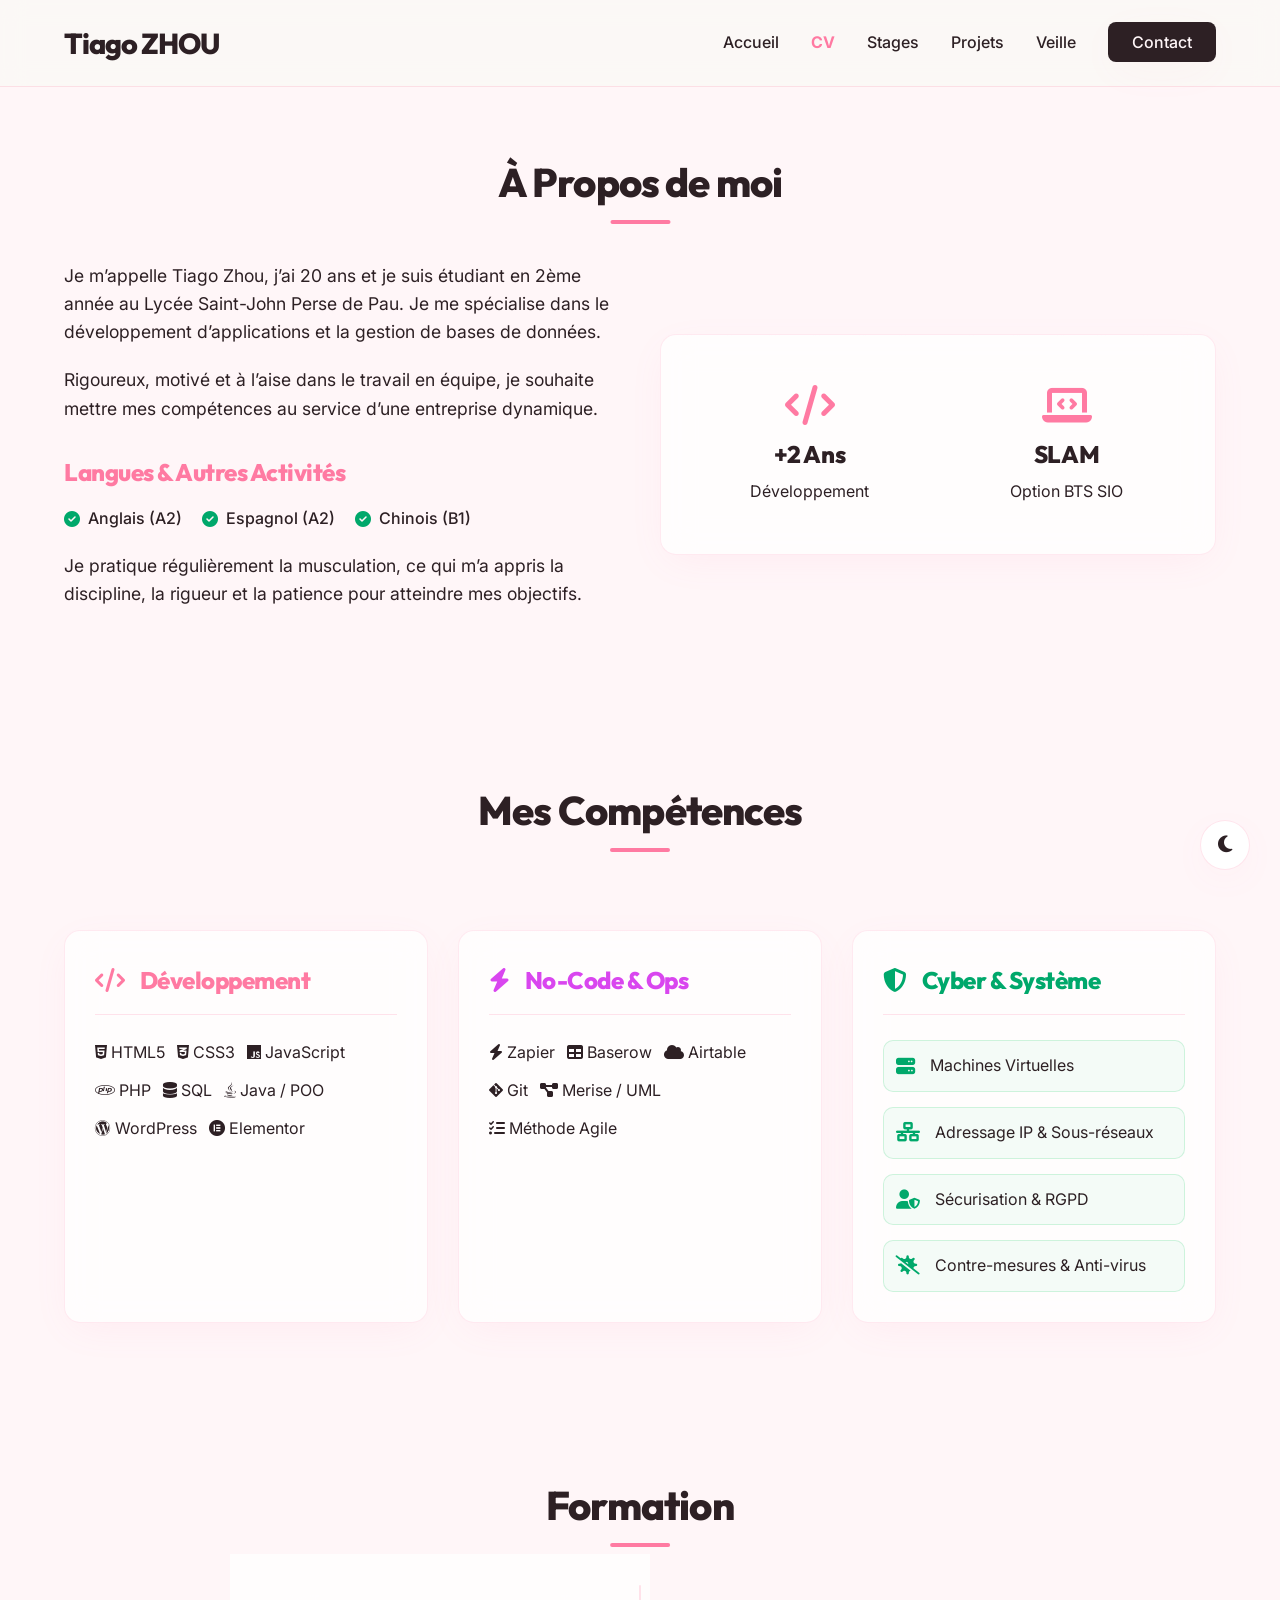
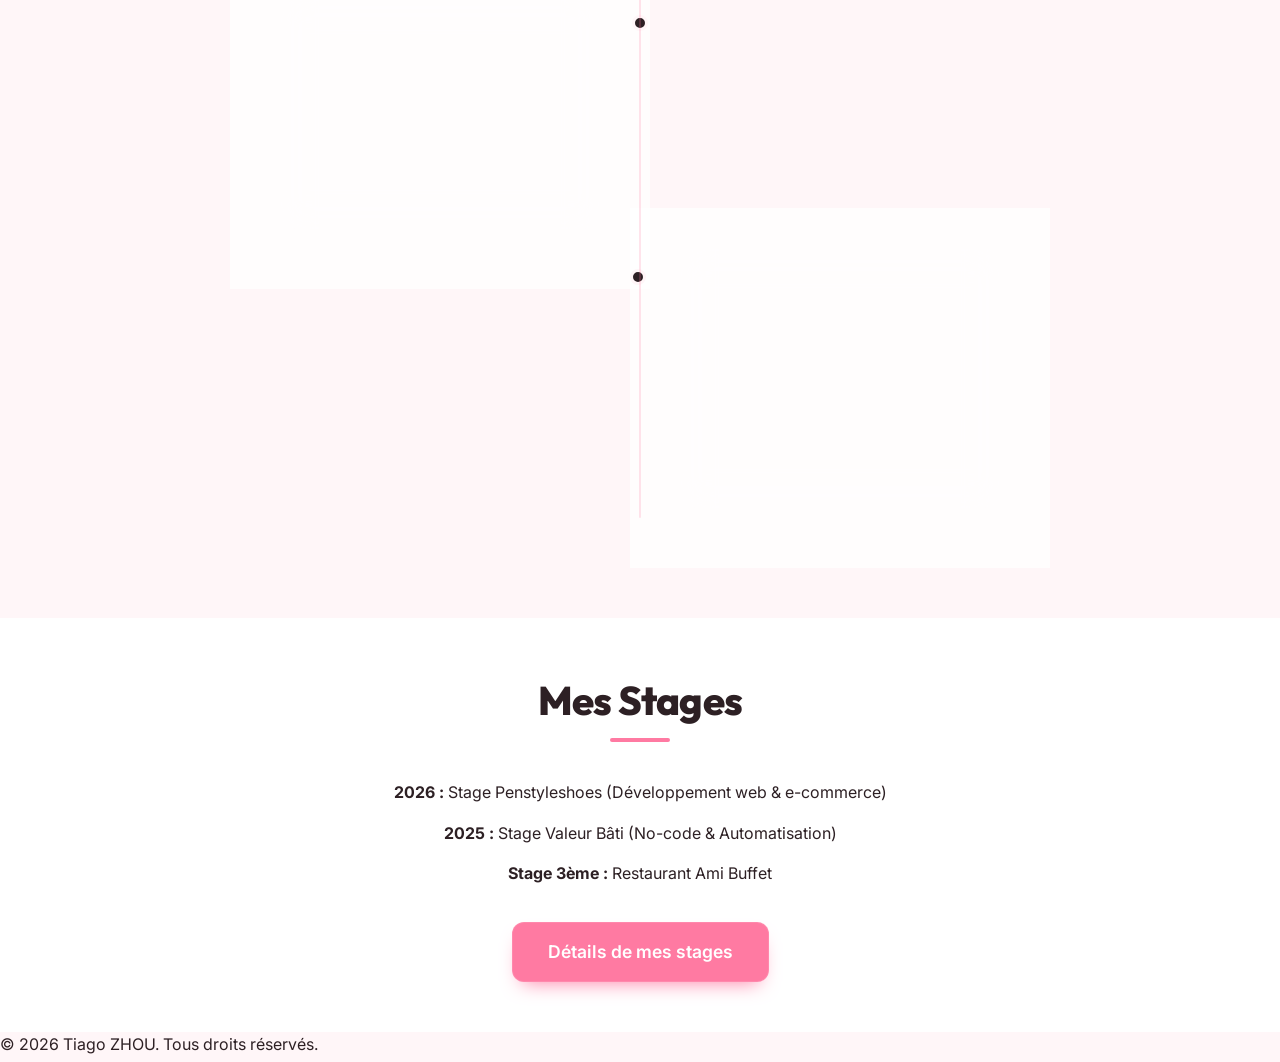
==== pages/cv.html @ 21be92e2 "Add files via upload" ====
<!DOCTYPE html>
<html lang="fr" data-theme="light">

<head>
    <meta charset="UTF-8">
    <meta name="viewport" content="width=device-width, initial-scale=1.0">
    <title>CV & Parcours | Tiago ZHOU</title>
    <!-- Google Fonts -->
    <link rel="preconnect" href="https://fonts.googleapis.com">
    <link rel="preconnect" href="https://fonts.gstatic.com" crossorigin>
    <link
        href="https://fonts.googleapis.com/css2?family=Syne:wght@400;600;700;800&family=Outfit:wght@300;400;600;800&family=Inter:wght@300;400;500;700&display=swap"
        rel="stylesheet">
    <!-- Font Awesome for Icons -->
    <link rel="stylesheet" href="https://cdnjs.cloudflare.com/ajax/libs/font-awesome/6.4.0/css/all.min.css">
    <!-- Main Style -->
    <link rel="stylesheet" href="../css/style.css">
</head>

<body>
    <!-- Theme Switcher -->
    <button id="theme-switch" aria-label="Changer le thème">
        <i class="fas fa-moon"></i>
    </button>

    <!-- Navigation -->
    <nav class="navbar">
        <a href="../index.html" class="logo">Tiago ZHOU</a>

        <div class="hamburger">
            <span class="bar"></span>
            <span class="bar"></span>
            <span class="bar"></span>
        </div>

        <ul class="nav-links">
            <li><a href="../index.html">Accueil</a></li>
            <li><a href="cv.html" style="font-weight: 700; color: var(--accent-color);">CV</a></li>
            <li><a href="stages.html">Stages</a></li>
            <li><a href="projets.html">Projets</a></li>
            <li><a href="veille.html">Veille</a></li>
            <li><a href="contact.html" class="btn-contact">Contact</a></li>
        </ul>
    </nav>

    <!-- ABOUT SECTION -->
    <section id="about" class="section reveal" style="padding-top: 150px; min-height: unset;">
        <h2 class="section-title">À Propos de moi</h2>
        <div class="about-content">
            <div class="about-text">
                <p>Je m’appelle Tiago Zhou, j’ai 20 ans et je suis étudiant en 2ème année au Lycée Saint-John Perse de
                    Pau. Je me spécialise dans le développement d’applications et la gestion de bases de données.</p>
                <p>Rigoureux, motivé et à l’aise dans le travail en équipe, je souhaite mettre mes compétences au
                    service d’une entreprise dynamique.</p>

                <h3 class="subsection-title">Langues & Autres Activités</h3>
                <ul class="languages-list">
                    <li><i class="fas fa-check-circle"></i> Anglais (A2)</li>
                    <li><i class="fas fa-check-circle"></i> Espagnol (A2)</li>
                    <li><i class="fas fa-check-circle"></i> Chinois (B1)</li>
                </ul>
                <p class="hobbies-text">Je pratique régulièrement la musculation, ce qui m’a appris la discipline, la
                    rigueur et la patience pour atteindre mes objectifs.</p>
            </div>
            <div class="about-card glass-card">
                <div class="stat-box">
                    <i class="fas fa-code"></i>
                    <h4>+2 Ans</h4>
                    <p>Développement</p>
                </div>
                <div class="stat-box">
                    <i class="fas fa-laptop-code"></i>
                    <h4>SLAM</h4>
                    <p>Option BTS SIO</p>
                </div>
            </div>
        </div>
    </section>

    <!-- SKILLS SECTION -->
    <section id="skills" class="section reveal" style="padding-top: 50px;">
        <h2 class="section-title">Mes Compétences</h2>

        <div class="skills-grid"
            style="display: grid; grid-template-columns: repeat(auto-fit, minmax(320px, 1fr)); gap: 30px; margin-top: 40px;">
            <!-- Dévelopement -->
            <div class="skill-category glass-card" style="padding: 30px;">
                <h3
                    style="display: flex; align-items: center; gap: 15px; margin-bottom: 25px; color: var(--accent-color); font-size: 1.5rem; border-bottom: 1px solid var(--border-color); padding-bottom: 15px;">
                    <i class="fas fa-code"></i> Développement
                </h3>
                <div class="modern-skill-items" style="display: flex; flex-wrap: wrap; gap: 12px;">
                    <div class="modern-skill-tag"><i class="fab fa-html5"></i> HTML5</div>
                    <div class="modern-skill-tag"><i class="fab fa-css3-alt"></i> CSS3</div>
                    <div class="modern-skill-tag"><i class="fab fa-js"></i> JavaScript</div>
                    <div class="modern-skill-tag"><i class="fab fa-php"></i> PHP</div>
                    <div class="modern-skill-tag"><i class="fas fa-database"></i> SQL</div>
                    <div class="modern-skill-tag"><i class="fab fa-java"></i> Java / POO</div>
                    <div class="modern-skill-tag"><i class="fab fa-wordpress"></i> WordPress</div>
                    <div class="modern-skill-tag"><i class="fab fa-elementor"></i> Elementor</div>
                </div>
            </div>

            <!-- No-Code -->
            <div class="skill-category glass-card" style="padding: 30px;">
                <h3
                    style="display: flex; align-items: center; gap: 15px; margin-bottom: 25px; color: #d946ef; font-size: 1.5rem; border-bottom: 1px solid var(--border-color); padding-bottom: 15px;">
                    <i class="fas fa-bolt"></i> No-Code & Ops
                </h3>
                <div class="modern-skill-items" style="display: flex; flex-wrap: wrap; gap: 12px;">
                    <div class="modern-skill-tag pink-glow"><i class="fas fa-bolt"></i> Zapier</div>
                    <div class="modern-skill-tag pink-glow"><i class="fas fa-table"></i> Baserow</div>
                    <div class="modern-skill-tag pink-glow"><i class="fas fa-cloud"></i> Airtable</div>
                    <div class="modern-skill-tag pink-glow"><i class="fab fa-git-alt"></i> Git</div>
                    <div class="modern-skill-tag pink-glow"><i class="fas fa-project-diagram"></i> Merise / UML</div>
                    <div class="modern-skill-tag pink-glow"><i class="fas fa-tasks"></i> Méthode Agile</div>
                </div>
            </div>

            <!-- Cybersécurité & Système -->
            <div class="skill-category glass-card" style="padding: 30px;">
                <h3
                    style="display: flex; align-items: center; gap: 15px; margin-bottom: 25px; color: var(--rupee-green); font-size: 1.5rem; border-bottom: 1px solid var(--border-color); padding-bottom: 15px;">
                    <i class="fas fa-shield-alt"></i> Cyber & Système
                </h3>
                <div class="modern-skill-items" style="display: flex; flex-direction: column; gap: 15px;">
                    <div class="cyber-skill-item"
                        style="display: flex; align-items: center; gap: 15px; padding: 12px; background: rgba(46, 204, 113, 0.05); border-radius: 10px; border: 1px solid rgba(46, 204, 113, 0.2);">
                        <i class="fas fa-server" style="color: var(--rupee-green); font-size: 1.2rem;"></i>
                        <span>Machines Virtuelles</span>
                    </div>
                    <div class="cyber-skill-item"
                        style="display: flex; align-items: center; gap: 15px; padding: 12px; background: rgba(46, 204, 113, 0.05); border-radius: 10px; border: 1px solid rgba(46, 204, 113, 0.2);">
                        <i class="fas fa-network-wired" style="color: var(--rupee-green); font-size: 1.2rem;"></i>
                        <span>Adressage IP & Sous-réseaux</span>
                    </div>
                    <div class="cyber-skill-item"
                        style="display: flex; align-items: center; gap: 15px; padding: 12px; background: rgba(46, 204, 113, 0.05); border-radius: 10px; border: 1px solid rgba(46, 204, 113, 0.2);">
                        <i class="fas fa-user-shield" style="color: var(--rupee-green); font-size: 1.2rem;"></i>
                        <span>Sécurisation & RGPD</span>
                    </div>
                    <div class="cyber-skill-item"
                        style="display: flex; align-items: center; gap: 15px; padding: 12px; background: rgba(46, 204, 113, 0.05); border-radius: 10px; border: 1px solid rgba(46, 204, 113, 0.2);">
                        <i class="fas fa-virus-slash" style="color: var(--rupee-green); font-size: 1.2rem;"></i>
                        <span>Contre-mesures & Anti-virus</span>
                    </div>
                </div>
            </div>
        </div>
    </section>

    <!-- EDUCATION TIMELINE -->
    <section id="education" class="section reveal" style="padding-top: 50px;">
        <h2 class="section-title">Formation</h2>

        <div class="timeline">
            <!-- BTS SIO -->
            <div class="timeline-item reveal">
                <div class="timeline-dot"></div>
                <div class="timeline-content glass-card">
                    <span class="timeline-date">2024 - 2026</span>
                    <h3>BTS SIO option SLAM</h3>
                    <h4>Lycée Saint-John Perse PAU</h4>
                    <p>Solutions Logicielles et Applications Métiers.</p>
                </div>
            </div>

            <!-- Bac -->
            <div class="timeline-item reveal">
                <div class="timeline-dot"></div>
                <div class="timeline-content glass-card">
                    <span class="timeline-date">2024</span>
                    <h3>Baccalauréat Général</h3>
                    <h4>Lycée Condorcet - Bordeaux</h4>
                    <p>Spécialité Mathématiques / Informatique et Sciences du Numérique.</p>
                </div>
            </div>
        </div>
    </section>

    <!-- BRIEF STAGES OVERVIEW -->
    <section id="stages-summary" class="section reveal bg-alt" style="padding-top: 50px; padding-bottom: 50px;">
        <h2 class="section-title">Mes Stages</h2>
        <div
            style="display: flex; flex-direction: column; gap: 15px; max-width: 800px; margin: 0 auto; text-align: center;">
            <p style="color: var(--text-primary);"><strong>2026 :</strong> Stage Penstyleshoes (Développement web &
                e-commerce)</p>
            <p style="color: var(--text-primary);"><strong>2025 :</strong> Stage Valeur Bâti (No-code & Automatisation)
            </p>
            <p style="color: var(--text-primary);"><strong>Stage 3ème :</strong> Restaurant Ami Buffet</p>
            <a href="stages.html" class="btn-primary" style="align-self: center; margin-top: 20px;">Détails de mes
                stages</a>
        </div>
    </section>

    <!-- FOOTER -->
    <footer>
        <p>© 2026 Tiago ZHOU. Tous droits réservés.</p>
    </footer>

    <script src="../js/script.js"></script>
    <script src="../js/sakura.js"></script>
</body>

</html>
---- css/style.css ----
/* =========================================
   VARIABLES & THEME (Frost & Glass / Ultra-Clean Tech)
   ========================================= */
:root {
    /* TYPOGRAPHY */
    --font-primary: 'Outfit', sans-serif;
    --font-secondary: 'Inter', sans-serif;

    /* COLORS - LIGHT MODE (Japanese Sakura Aesthetic) */
    --bg-color: #FFF6F8;
    /* Soft Cherry Blossom White/Pink */
    --bg-secondary: #FFFFFF;
    --text-primary: #2d2024;
    /* Dark Plum / Ink */
    --text-secondary: #7a6368;
    /* Muted Rose Gray */
    --accent-color: #FF7AA2;
    /* Vibrant Sakura Pink */
    --accent-glow: rgba(255, 122, 162, 0.15);
    /* Soft pink glow */
    --border-color: rgba(255, 122, 162, 0.2);
    /* Soft pink borders */

    /* FROST GLASSMORPHISM */
    --glass-bg: rgba(255, 255, 255, 0.75);
    --glass-border: rgba(255, 122, 162, 0.15);
    /* Soft pink frost border */
    --shadow-soft: 0 10px 40px -10px rgba(255, 122, 162, 0.1);
    --shadow-hover: 0 20px 40px -10px rgba(255, 122, 162, 0.3);

    /* ZELDA COLORS (Adjusted for theme balance) */
    --rupee-green: #00A86B;
    /* Jade green */

    /* LOGO/BRANDS */
    --gold-color: #D4AF37;

    /* ANIMATIONS */
    --transition-fast: 0.2s ease-out;
    --transition-smooth: 0.5s cubic-bezier(0.16, 1, 0.3, 1);
}

/* DARK MODE VARIABLES (Night Cherry Blossom / Yozakura) */
[data-theme="dark"] {
    --bg-color: #1A1115;
    /* Very dark plum/ink */
    --bg-secondary: #26181e;
    --text-primary: #FCEBF0;
    /* Soft moonlight pink/white */
    --text-secondary: #d1b8c0;
    /* Muted light rose */
    --accent-color: #FFB3C6;
    /* Luminous soft pink */
    --accent-glow: rgba(255, 179, 198, 0.15);
    --border-color: rgba(255, 179, 198, 0.2);

    --glass-bg: rgba(38, 24, 30, 0.65);
    --glass-border: rgba(255, 179, 198, 0.1);
    --shadow-soft: 0 10px 40px -10px rgba(0, 0, 0, 0.4);
    --shadow-hover: 0 20px 40px -10px rgba(255, 179, 198, 0.25);
}

/* =========================================
   GLOBAL STYLES
   ========================================= */
* {
    margin: 0;
    padding: 0;
    box-sizing: border-box;
}

html {
    scroll-behavior: smooth;
}

body {
    font-family: var(--font-secondary);
    background-color: var(--bg-color);
    color: var(--text-primary);
    line-height: 1.6;
    transition: background-color var(--transition-smooth), color var(--transition-smooth);
    overflow-x: hidden;
    /* Prevent horizontal scroll from animations */
}

h1,
h2,
h3,
h4,
h5,
h6,
.logo {
    font-family: var(--font-primary);
    font-weight: 800;
    letter-spacing: -0.02em;
    /* Tighter tracking for premium feel */
}

a {
    text-decoration: none;
    color: inherit;
    transition: color var(--transition-fast);
}

ul {
    list-style: none;
}

.section {
    padding: 100px 5%;
    max-width: 1400px;
    margin: 0 auto;
}

.section-title {
    font-size: 2.5rem;
    margin-bottom: 3rem;
    text-align: center;
    position: relative;
    display: inline-block;
    left: 50%;
    transform: translateX(-50%);
}

.section-title::after {
    content: '';
    position: absolute;
    bottom: -10px;
    left: 50%;
    transform: translateX(-50%);
    width: 60px;
    height: 4px;
    background: var(--accent-color);
    border-radius: 2px;
}

/* =========================================
   NAVIGATION BAR
   ========================================= */
.navbar {
    position: fixed;
    top: 0;
    left: 0;
    width: 100%;
    padding: 20px 5%;
    display: flex;
    justify-content: space-between;
    align-items: center;
    z-index: 1000;
    background: rgba(250, 249, 246, 0.8);
    backdrop-filter: blur(12px);
    -webkit-backdrop-filter: blur(12px);
    border-bottom: 1px solid var(--border-color);
    transition: padding var(--transition-smooth), background var(--transition-smooth);
}

[data-theme="dark"] .navbar {
    background: rgba(18, 18, 18, 0.8);
}

.navbar.scrolled {
    padding: 15px 5%;
    box-shadow: var(--shadow-soft);
}

.logo {
    font-size: 1.8rem;
    color: var(--text-primary);
    letter-spacing: -1px;
}

.logo span {
    color: var(--accent-color);
}

.nav-links {
    display: flex;
    gap: 2rem;
    align-items: center;
}

.nav-links li a {
    font-weight: 500;
    font-size: 1rem;
    position: relative;
}

.nav-links li a:not(.btn-contact)::after {
    content: '';
    position: absolute;
    bottom: -5px;
    left: 0;
    width: 0%;
    height: 2px;
    background: var(--text-primary);
    transition: width var(--transition-fast);
}

.nav-links li a:hover:not(.btn-contact)::after {
    width: 100%;
}

.nav-links li a:hover {
    color: var(--text-primary);
}

.btn-contact {
    background: var(--text-primary);
    color: var(--bg-color) !important;
    padding: 10px 24px;
    border-radius: 8px;
    /* Bento box softer corners */
    font-weight: 500;
    box-shadow: var(--shadow-soft);
    transition: transform var(--transition-fast), box-shadow var(--transition-fast);
}

.btn-contact:hover {
    transform: translateY(-2px);
    box-shadow: 0 8px 12px -1px rgba(0, 0, 0, 0.1);
}

/* Theme Switcher */
#theme-switch {
    position: fixed;
    bottom: 30px;
    right: 30px;
    width: 50px;
    height: 50px;
    border-radius: 50%;
    background: var(--bg-secondary);
    border: 1px solid var(--border-color);
    color: var(--text-primary);
    font-size: 1.2rem;
    cursor: pointer;
    box-shadow: var(--shadow-soft);
    z-index: 1001;
    display: flex;
    justify-content: center;
    align-items: center;
    transition: transform var(--transition-fast);
}

#theme-switch:hover {
    transform: scale(1.1);
}

/* Hamburger Menu (Mobile) */
.hamburger {
    display: none;
    cursor: pointer;
}

.bar {
    display: block;
    width: 25px;
    height: 3px;
    margin: 5px auto;
    -webkit-transition: all 0.3s ease-in-out;
    transition: all 0.3s ease-in-out;
    background-color: var(--text-primary);
}

/* =========================================
   HERO SECTION
   ========================================= */
.hero {
    height: 100vh;
    display: flex;
    align-items: center;
    position: relative;
    overflow: hidden;
    background-image: url('../assets/sakura_hero_bg.png');
    background-size: cover;
    background-position: right center;
    background-color: #0d0a0b;
    /* Dark fallback */
}

.hero-content {
    max-width: 800px;
    z-index: 2;
}

.greeting {
    font-family: var(--font-primary);
    color: var(--accent-color);
    font-size: 1.5rem;
    font-weight: 600;
    margin-bottom: 10px;
    display: block;
}

.hero-title {
    font-size: 4.5rem;
    line-height: 1.1;
    margin-bottom: 20px;
    color: var(--text-primary);
}

.hero-subtitle {
    font-size: 2rem;
    color: var(--text-secondary);
    margin-bottom: 30px;
}

.hero-desc {
    font-size: 1.1rem;
    color: var(--text-secondary);
    margin-bottom: 40px;
    max-width: 600px;
}

.hero-buttons {
    display: flex;
    gap: 20px;
}

.btn-primary {
    display: inline-flex;
    align-items: center;
    gap: 10px;
    background: var(--accent-color);
    color: #ffffff;
    padding: 15px 35px;
    border-radius: 12px;
    font-weight: 600;
    font-size: 1.1rem;
    box-shadow: 0 10px 20px -10px var(--accent-color);
    transition: all var(--transition-smooth);
    border: 1px solid rgba(255, 255, 255, 0.1);
}

.btn-primary:hover {
    transform: translateY(-3px) scale(1.02);
    box-shadow: 0 15px 30px -10px var(--accent-color);
    color: #ffffff;
}

.btn-secondary {
    display: inline-flex;
    align-items: center;
    gap: 10px;
    background: var(--glass-bg);
    color: var(--text-primary);
    border: 1px solid var(--glass-border);
    padding: 13px 35px;
    border-radius: 12px;
    font-weight: 600;
    font-size: 1.1rem;
    backdrop-filter: blur(10px);
    transition: all var(--transition-smooth);
}

.btn-secondary:hover {
    border-color: var(--accent-color);
    background: var(--accent-glow);
    transform: translateY(-3px) scale(1.02);
    box-shadow: var(--shadow-hover);
}

/* Ambient Animated Background (Soft Minimalist) */
.ambient-bg {
    position: absolute;
    top: 0;
    left: 0;
    width: 100%;
    height: 100%;
    z-index: 1;
    pointer-events: none;
    overflow: hidden;
    background-color: var(--bg-color);
    /* Matches theme background */
}

.ambient-blob {
    position: absolute;
    border-radius: 50%;
    filter: blur(120px);
    opacity: 0.8;
    animation: ambient-float 25s infinite ease-in-out alternate;
    mix-blend-mode: normal;
    /* Normal for light frost */
}

[data-theme="dark"] .ambient-blob {
    mix-blend-mode: screen;
    opacity: 0.15;
}

.ambient-1 {
    top: -10%;
    left: -10%;
    width: 60vw;
    height: 60vw;
    background: radial-gradient(circle, rgba(255, 122, 162, 0.4) 0%, transparent 60%);
    /* Sakura Pink */
    animation-duration: 28s;
}

.ambient-2 {
    bottom: -20%;
    right: -10%;
    width: 70vw;
    height: 70vw;
    background: radial-gradient(circle, rgba(219, 112, 147, 0.3) 0%, transparent 60%);
    /* Pale violet red */
    animation-duration: 32s;
    animation-delay: -5s;
}

.ambient-3 {
    top: 30%;
    left: 40%;
    width: 50vw;
    height: 50vw;
    background: radial-gradient(circle, rgba(255, 182, 193, 0.35) 0%, transparent 60%);
    /* Light Pink */
    animation-duration: 25s;
    animation-delay: -10s;
}

@keyframes ambient-float {
    0% {
        transform: translate(0px, 0px) scale(1);
    }

    33% {
        transform: translate(50px, -50px) scale(1.1);
    }

    66% {
        transform: translate(-30px, 40px) scale(0.9);
    }

    100% {
        transform: translate(0px, 0px) scale(1);
    }
}

/* SAKURA PETAL ANIMATIONS */
@keyframes fall {
    0% {
        top: -10%;
    }

    100% {
        top: 110%;
    }
}

@keyframes sway {
    0% {
        transform: translateX(0px) rotate(0deg);
    }

    100% {
        transform: translateX(30px) rotate(45deg);
    }
}

/* Hero Aurora Background */
.hero-bg-aurora {
    position: absolute;
    top: 0;
    left: 0;
    width: 100%;
    height: 100%;
    z-index: 1;
    pointer-events: none;
    overflow: hidden;
    background-color: var(--bg-color);
    /* Base dark */
}

.aurora {
    position: absolute;
    border-radius: 50%;
    filter: blur(80px);
    opacity: 0.5;
    animation: aurora-float 20s infinite ease-in-out alternate;
}

.aurora-1 {
    top: -20%;
    left: -10%;
    width: 50vw;
    height: 50vw;
    background: radial-gradient(circle, var(--aurora-1, #4f46e5) 0%, transparent 60%);
    animation-duration: 25s;
}

.aurora-2 {
    bottom: -20%;
    right: -10%;
    width: 60vw;
    height: 60vw;
    background: radial-gradient(circle, var(--aurora-2, #8b5cf6) 0%, transparent 60%);
    animation-duration: 22s;
    animation-delay: -5s;
}

.aurora-3 {
    top: 20%;
    right: 20%;
    width: 40vw;
    height: 40vw;
    background: radial-gradient(circle, var(--aurora-3, #ec4899) 0%, transparent 60%);
    animation-duration: 28s;
    animation-delay: -10s;
}

.aurora-4 {
    bottom: 10%;
    left: 20%;
    width: 45vw;
    height: 45vw;
    background: radial-gradient(circle, var(--aurora-4, #06b6d4) 0%, transparent 60%);
    animation-duration: 20s;
    animation-delay: -15s;
}

.noise-overlay {
    position: absolute;
    top: 0;
    left: 0;
    width: 100%;
    height: 100%;
    background-image: url("data:image/svg+xml,%3Csvg viewBox='0 0 200 200' xmlns='http://www.w3.org/2000/svg'%3E%3Cfilter id='noiseFilter'%3E%3CfeTurbulence type='fractalNoise' baseFrequency='0.8' numOctaves='3' stitchTiles='stitch'/%3E%3C/filter%3E%3Crect width='100%25' height='100%25' filter='url(%23noiseFilter)' opacity='0.06'/%3E%3C/svg%3E");
    pointer-events: none;
    z-index: 2;
    mix-blend-mode: overlay;
}

/* Custom Cursor REMOVED for soft minimalist theme */

/* Global Animations */
@keyframes float {
    0% {
        transform: translateY(0px);
    }

    50% {
        transform: translateY(-10px);
    }

    100% {
        transform: translateY(0px);
    }
}

.reveal {
    opacity: 0;
    transform: translateY(30px);
    transition: all 0.8s cubic-bezier(0.2, 0.8, 0.2, 1);
}

.reveal.active {
    opacity: 1;
    transform: translateY(0);
}

/* =========================================
   RESPONSIVE DESIGN (Globals)
   ========================================= */
@media (max-width: 992px) {
    .hero-title {
        font-size: 3.5rem;
    }

    .hero-subtitle {
        font-size: 1.5rem;
    }
}

@media (max-width: 768px) {
    .hamburger {
        display: block;
    }

    .hamburger.active .bar:nth-child(2) {
        opacity: 0;
    }

    .hamburger.active .bar:nth-child(1) {
        transform: translateY(8px) rotate(45deg);
    }

    .hamburger.active .bar:nth-child(3) {
        transform: translateY(-8px) rotate(-45deg);
    }

    .nav-links {
        position: fixed;
        left: -100%;
        top: 70px;
        gap: 0;
        flex-direction: column;
        background-color: var(--bg-secondary);
        width: 100%;
        text-align: center;
        transition: 0.3s;
        box-shadow: var(--shadow-soft);
        padding: 20px 0;
    }

    .nav-links.active {
        left: 0;
    }

    .nav-links li {
        margin: 16px 0;
    }

    .hero-title {
        font-size: 2.8rem;
    }

    .hero-buttons {
        flex-direction: column;
    }
}

/* =========================================
   ABOUT SECTION
   ========================================= */
.about-content {
    display: grid;
    grid-template-columns: 1fr 1fr;
    gap: 40px;
    align-items: center;
}

.about-text p {
    font-size: 1.1rem;
    margin-bottom: 20px;
}

.subsection-title {
    font-size: 1.5rem;
    margin: 30px 0 15px;
    color: var(--accent-color);
}

.languages-list {
    display: flex;
    gap: 20px;
    margin-bottom: 20px;
    flex-wrap: wrap;
}

.languages-list li {
    display: flex;
    align-items: center;
    gap: 8px;
    font-weight: 500;
}

.languages-list i {
    color: var(--rupee-green);
}

.glass-card {
    background: var(--glass-bg);
    border: 1px solid var(--glass-border);
    border-radius: 16px;
    padding: 30px;
    box-shadow: var(--shadow-soft);
    backdrop-filter: blur(16px);
    -webkit-backdrop-filter: blur(16px);
    transition: all var(--transition-smooth);
    position: relative;
    overflow: hidden;
}

/* Subtle glow inside the card for premium feel */
.glass-card::before {
    content: '';
    position: absolute;
    top: 0;
    left: 0;
    right: 0;
    height: 1px;
    background: linear-gradient(90deg, transparent, rgba(255, 255, 255, 0.2), transparent);
    opacity: 0.5;
}

.glass-card:hover {
    transform: translateY(-5px);
    box-shadow: var(--shadow-hover);
    border-color: rgba(255, 255, 255, 0.2);
    /* Subtly tint the background on hover */
    background: rgba(var(--accent-color), 0.02);
}

.about-card {
    display: grid;
    grid-template-columns: 1fr 1fr;
    gap: 20px;
}

.stat-box {
    text-align: center;
    padding: 20px;
    background: rgba(var(--accent-color), 0.05);
    border-radius: 15px;
}

.stat-box i {
    font-size: 2.5rem;
    color: var(--accent-color);
    margin-bottom: 10px;
}

.stat-box h4 {
    font-size: 1.5rem;
    margin-bottom: 5px;
}

.bg-alt {
    background-color: var(--bg-secondary);
}

/* =========================================
   TIMELINE (Experience & Education)
   ========================================= */
.timeline {
    position: relative;
    max-width: 800px;
    margin: 0 auto;
}

.timeline::after {
    content: '';
    position: absolute;
    width: 2px;
    background: var(--border-color);
    top: 0;
    bottom: 0;
    left: 50%;
    margin-left: -1px;
    border-radius: 2px;
}

.timeline-item {
    padding: 10px 40px;
    position: relative;
    background-color: inherit;
    width: 50%;
}

.timeline-item:nth-child(odd) {
    left: 0;
}

.timeline-item:nth-child(even) {
    left: 50%;
}

.timeline-dot {
    position: absolute;
    width: 16px;
    height: 16px;
    right: -8px;
    background-color: var(--text-primary);
    border: 3px solid var(--bg-color);
    top: 30px;
    border-radius: 50%;
    z-index: 1;
    transition: transform var(--transition-fast);
}

.timeline-item:hover .timeline-dot {
    transform: scale(1.2);
    background-color: var(--rupee-green);
}

.timeline-item:nth-child(even) .timeline-dot {
    left: -10px;
}

.timeline-content {
    position: relative;
    border-radius: 15px;
}

.timeline-date {
    display: inline-block;
    padding: 5px 12px;
    background: var(--accent-color);
    color: white;
    border-radius: 20px;
    font-size: 0.85rem;
    font-weight: 600;
    margin-bottom: 15px;
}

.timeline-content h3 {
    font-size: 1.3rem;
    color: var(--text-primary);
    margin-bottom: 5px;
}

.timeline-content h4 {
    font-size: 1rem;
    color: var(--accent-color);
    font-weight: 500;
    margin-bottom: 10px;
}

/* Responsive Timeline */
@media screen and (max-width: 768px) {
    .about-content {
        grid-template-columns: 1fr;
    }

    .timeline::after {
        left: 31px;
    }

    .timeline-item {
        width: 100%;
        padding-left: 70px;
        padding-right: 25px;
    }

    .timeline-item:nth-child(even) {
        left: 0%;
    }

    .timeline-dot {
        left: 21px;
    }

    .timeline-item:nth-child(even) .timeline-dot {
        left: 21px;
    }
}

/* =========================================
   TECHNOLOGY WATCH (RSS FEED)
   ========================================= */
.rss-grid {
    display: grid;
    grid-template-columns: repeat(auto-fit, minmax(300px, 1fr));
    gap: 30px;
    margin-top: 20px;
}

.rss-card {
    background: var(--glass-bg);
    backdrop-filter: blur(16px);
    -webkit-backdrop-filter: blur(16px);
    border: 1px solid var(--glass-border);
    border-radius: 15px;
    padding: 25px;
    box-shadow: var(--shadow-soft);
    transition: transform var(--transition-smooth), box-shadow var(--transition-smooth);
    display: flex;
    flex-direction: column;
    justify-content: space-between;
    height: 100%;
}

.rss-card:hover {
    transform: translateY(-8px);
    box-shadow: 0 15px 35px var(--accent-glow);
    border-color: var(--accent-color);
}

.rss-date {
    font-size: 0.85rem;
    color: var(--accent-color);
    font-weight: 600;
    margin-bottom: 10px;
    display: block;
}

.rss-title {
    font-size: 1.25rem;
    font-weight: 700;
    color: var(--text-primary);
    margin-bottom: 15px;
    line-height: 1.4;
    display: -webkit-box;
    -webkit-line-clamp: 2;
    line-clamp: 2;
    -webkit-box-orient: vertical;
    overflow: hidden;
}

.rss-desc {
    font-size: 1rem;
    color: var(--text-secondary);
    margin-bottom: 20px;
    display: -webkit-box;
    -webkit-line-clamp: 3;
    line-clamp: 3;
    -webkit-box-orient: vertical;
    overflow: hidden;
    flex-grow: 1;
}

.rss-link {
    display: inline-flex;
    align-items: center;
    gap: 8px;
    color: var(--accent-color);
    font-weight: 600;
    font-size: 0.95rem;
    transition: color 0.2s ease;
}

.rss-link:hover {
    color: var(--rupee-green);
}
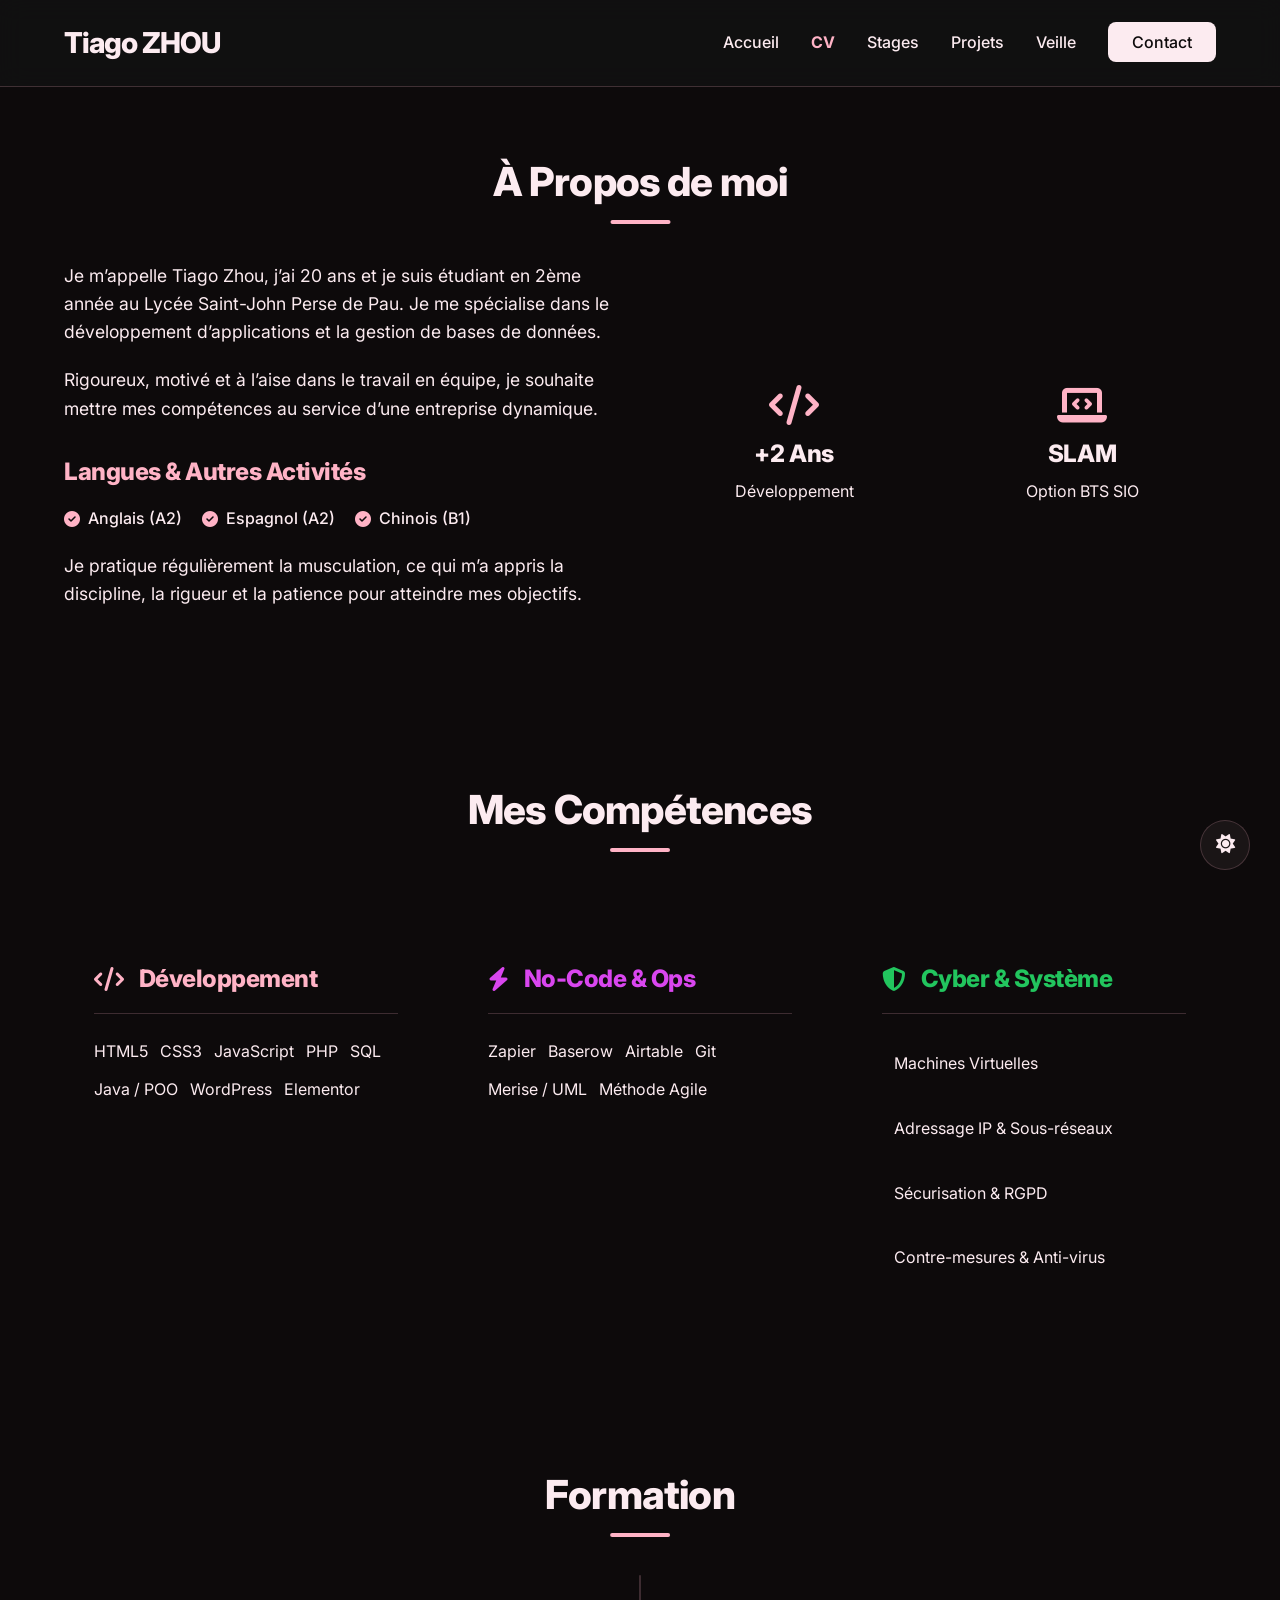
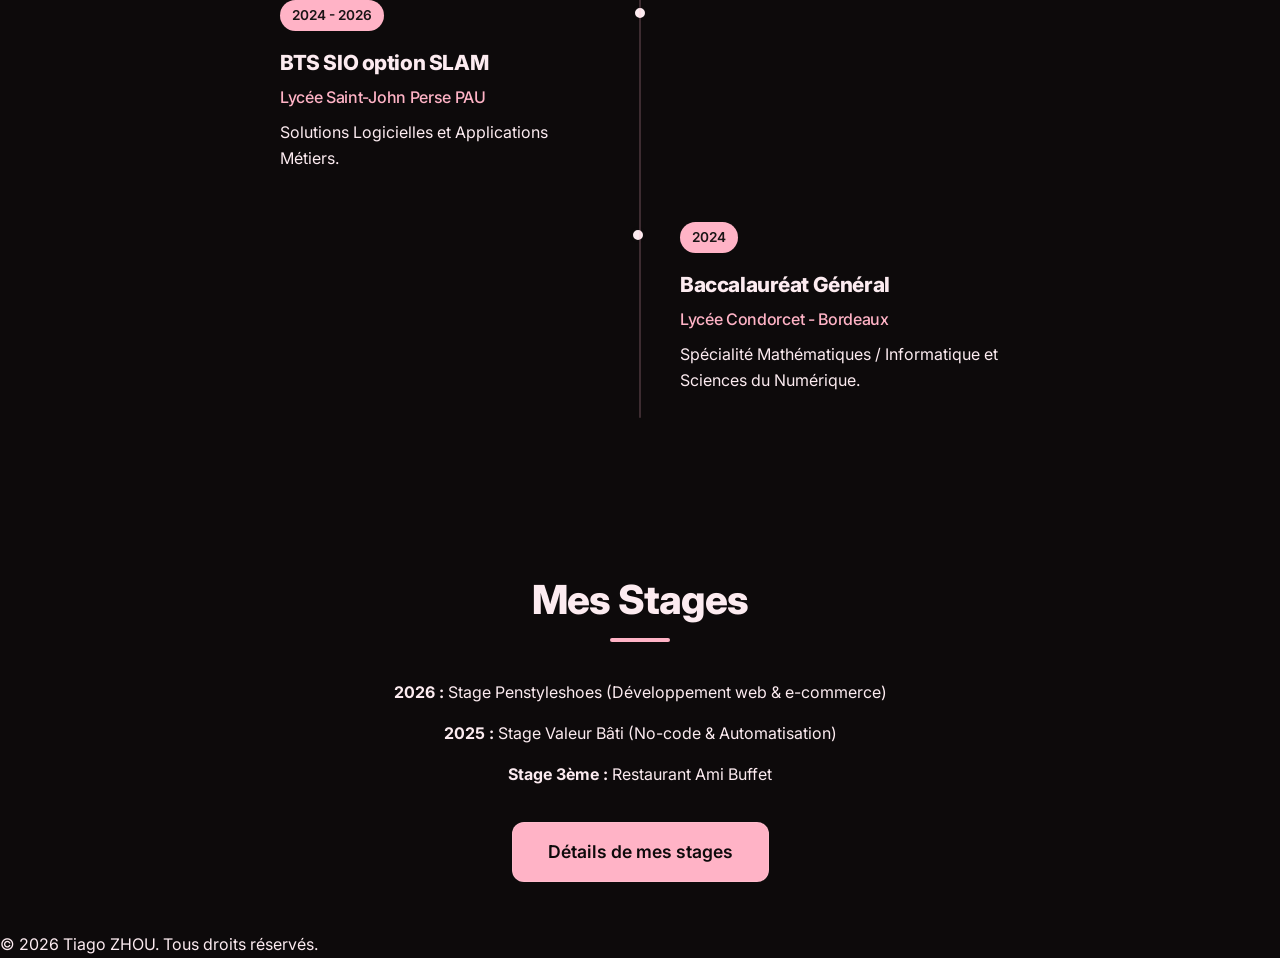
==== commit e4a79d2a: "Add files via upload" ====
--- a/pages/cv.html
+++ b/pages/cv.html
@@ -90,14 +90,14 @@
                     <i class="fas fa-code"></i> Développement
                 </h3>
                 <div class="modern-skill-items" style="display: flex; flex-wrap: wrap; gap: 12px;">
-                    <div class="modern-skill-tag"><i class="fab fa-html5"></i> HTML5</div>
-                    <div class="modern-skill-tag"><i class="fab fa-css3-alt"></i> CSS3</div>
-                    <div class="modern-skill-tag"><i class="fab fa-js"></i> JavaScript</div>
-                    <div class="modern-skill-tag"><i class="fab fa-php"></i> PHP</div>
-                    <div class="modern-skill-tag"><i class="fas fa-database"></i> SQL</div>
-                    <div class="modern-skill-tag"><i class="fab fa-java"></i> Java / POO</div>
-                    <div class="modern-skill-tag"><i class="fab fa-wordpress"></i> WordPress</div>
-                    <div class="modern-skill-tag"><i class="fab fa-elementor"></i> Elementor</div>
+                    <div class="modern-skill-tag">HTML5</div>
+                    <div class="modern-skill-tag">CSS3</div>
+                    <div class="modern-skill-tag">JavaScript</div>
+                    <div class="modern-skill-tag">PHP</div>
+                    <div class="modern-skill-tag">SQL</div>
+                    <div class="modern-skill-tag">Java / POO</div>
+                    <div class="modern-skill-tag">WordPress</div>
+                    <div class="modern-skill-tag">Elementor</div>
                 </div>
             </div>
 
@@ -108,40 +108,36 @@
                     <i class="fas fa-bolt"></i> No-Code & Ops
                 </h3>
                 <div class="modern-skill-items" style="display: flex; flex-wrap: wrap; gap: 12px;">
-                    <div class="modern-skill-tag pink-glow"><i class="fas fa-bolt"></i> Zapier</div>
-                    <div class="modern-skill-tag pink-glow"><i class="fas fa-table"></i> Baserow</div>
-                    <div class="modern-skill-tag pink-glow"><i class="fas fa-cloud"></i> Airtable</div>
-                    <div class="modern-skill-tag pink-glow"><i class="fab fa-git-alt"></i> Git</div>
-                    <div class="modern-skill-tag pink-glow"><i class="fas fa-project-diagram"></i> Merise / UML</div>
-                    <div class="modern-skill-tag pink-glow"><i class="fas fa-tasks"></i> Méthode Agile</div>
+                    <div class="modern-skill-tag pink-glow">Zapier</div>
+                    <div class="modern-skill-tag pink-glow">Baserow</div>
+                    <div class="modern-skill-tag pink-glow">Airtable</div>
+                    <div class="modern-skill-tag pink-glow">Git</div>
+                    <div class="modern-skill-tag pink-glow">Merise / UML</div>
+                    <div class="modern-skill-tag pink-glow">Méthode Agile</div>
                 </div>
             </div>
 
             <!-- Cybersécurité & Système -->
             <div class="skill-category glass-card" style="padding: 30px;">
                 <h3
-                    style="display: flex; align-items: center; gap: 15px; margin-bottom: 25px; color: var(--rupee-green); font-size: 1.5rem; border-bottom: 1px solid var(--border-color); padding-bottom: 15px;">
+                    style="display: flex; align-items: center; gap: 15px; margin-bottom: 25px; color: #22c55e; font-size: 1.5rem; border-bottom: 1px solid var(--border-color); padding-bottom: 15px;">
                     <i class="fas fa-shield-alt"></i> Cyber & Système
                 </h3>
                 <div class="modern-skill-items" style="display: flex; flex-direction: column; gap: 15px;">
                     <div class="cyber-skill-item"
-                        style="display: flex; align-items: center; gap: 15px; padding: 12px; background: rgba(46, 204, 113, 0.05); border-radius: 10px; border: 1px solid rgba(46, 204, 113, 0.2);">
-                        <i class="fas fa-server" style="color: var(--rupee-green); font-size: 1.2rem;"></i>
+                        style="display: flex; align-items: center; gap: 15px; padding: 12px; background: transparent; border: none;">
                         <span>Machines Virtuelles</span>
                     </div>
                     <div class="cyber-skill-item"
-                        style="display: flex; align-items: center; gap: 15px; padding: 12px; background: rgba(46, 204, 113, 0.05); border-radius: 10px; border: 1px solid rgba(46, 204, 113, 0.2);">
-                        <i class="fas fa-network-wired" style="color: var(--rupee-green); font-size: 1.2rem;"></i>
+                        style="display: flex; align-items: center; gap: 15px; padding: 12px; background: transparent; border: none;">
                         <span>Adressage IP & Sous-réseaux</span>
                     </div>
                     <div class="cyber-skill-item"
-                        style="display: flex; align-items: center; gap: 15px; padding: 12px; background: rgba(46, 204, 113, 0.05); border-radius: 10px; border: 1px solid rgba(46, 204, 113, 0.2);">
-                        <i class="fas fa-user-shield" style="color: var(--rupee-green); font-size: 1.2rem;"></i>
+                        style="display: flex; align-items: center; gap: 15px; padding: 12px; background: transparent; border: none;">
                         <span>Sécurisation & RGPD</span>
                     </div>
                     <div class="cyber-skill-item"
-                        style="display: flex; align-items: center; gap: 15px; padding: 12px; background: rgba(46, 204, 113, 0.05); border-radius: 10px; border: 1px solid rgba(46, 204, 113, 0.2);">
-                        <i class="fas fa-virus-slash" style="color: var(--rupee-green); font-size: 1.2rem;"></i>
+                        style="display: flex; align-items: center; gap: 15px; padding: 12px; background: transparent; border: none;">
                         <span>Contre-mesures & Anti-virus</span>
                     </div>
                 </div>
@@ -179,7 +175,7 @@
     </section>
 
     <!-- BRIEF STAGES OVERVIEW -->
-    <section id="stages-summary" class="section reveal bg-alt" style="padding-top: 50px; padding-bottom: 50px;">
+    <section style="padding-top: 50px; padding-bottom: 50px;">
         <h2 class="section-title">Mes Stages</h2>
         <div
             style="display: flex; flex-direction: column; gap: 15px; max-width: 800px; margin: 0 auto; text-align: center;">
--- a/css/style.css
+++ b/css/style.css
@@ -3,7 +3,7 @@
    ========================================= */
 :root {
     /* TYPOGRAPHY */
-    --font-primary: 'Outfit', sans-serif;
+    --font-primary: 'Inter', sans-serif;
     --font-secondary: 'Inter', sans-serif;
 
     /* COLORS - LIGHT MODE (Japanese Sakura Aesthetic) */
@@ -25,12 +25,10 @@
     --glass-bg: rgba(255, 255, 255, 0.75);
     --glass-border: rgba(255, 122, 162, 0.15);
     /* Soft pink frost border */
-    --shadow-soft: 0 10px 40px -10px rgba(255, 122, 162, 0.1);
-    --shadow-hover: 0 20px 40px -10px rgba(255, 122, 162, 0.3);
-
-    /* ZELDA COLORS (Adjusted for theme balance) */
-    --rupee-green: #00A86B;
-    /* Jade green */
+    --shadow-soft: none;
+    --shadow-hover: none;
+
+
 
     /* LOGO/BRANDS */
     --gold-color: #D4AF37;
@@ -38,13 +36,16 @@
     /* ANIMATIONS */
     --transition-fast: 0.2s ease-out;
     --transition-smooth: 0.5s cubic-bezier(0.16, 1, 0.3, 1);
+
+    --bg-image: none;
 }
 
 /* DARK MODE VARIABLES (Night Cherry Blossom / Yozakura) */
 [data-theme="dark"] {
-    --bg-color: #1A1115;
-    /* Very dark plum/ink */
-    --bg-secondary: #26181e;
+    --bg-color: #0d0a0b;
+    /* Updated dark background for all */
+    --bg-secondary: #1a1516;
+    --bg-image: url('../assets/sakura_hero_bg.jpg');
     --text-primary: #FCEBF0;
     /* Soft moonlight pink/white */
     --text-secondary: #d1b8c0;
@@ -56,8 +57,8 @@
 
     --glass-bg: rgba(38, 24, 30, 0.65);
     --glass-border: rgba(255, 179, 198, 0.1);
-    --shadow-soft: 0 10px 40px -10px rgba(0, 0, 0, 0.4);
-    --shadow-hover: 0 20px 40px -10px rgba(255, 179, 198, 0.25);
+    --shadow-soft: none;
+    --shadow-hover: none;
 }
 
 /* =========================================
@@ -76,6 +77,10 @@
 body {
     font-family: var(--font-secondary);
     background-color: var(--bg-color);
+    background-image: var(--bg-image, none);
+    background-size: cover;
+    background-attachment: fixed;
+    background-position: center;
     color: var(--text-primary);
     line-height: 1.6;
     transition: background-color var(--transition-smooth), color var(--transition-smooth);
@@ -270,11 +275,7 @@
     align-items: center;
     position: relative;
     overflow: hidden;
-    background-image: url('../assets/sakura_hero_bg.png');
-    background-size: cover;
-    background-position: right center;
-    background-color: #0d0a0b;
-    /* Dark fallback */
+    background: transparent;
 }
 
 .hero-content {
@@ -292,22 +293,22 @@
 }
 
 .hero-title {
-    font-size: 4.5rem;
-    line-height: 1.1;
+    font-size: 3rem;
+    line-height: 1.2;
+    margin-bottom: 15px;
+    color: var(--text-primary);
+}
+
+.hero-subtitle {
+    font-size: 1.5rem;
+    color: var(--text-secondary);
     margin-bottom: 20px;
-    color: var(--text-primary);
-}
-
-.hero-subtitle {
-    font-size: 2rem;
+}
+
+.hero-desc {
+    font-size: 1rem;
     color: var(--text-secondary);
     margin-bottom: 30px;
-}
-
-.hero-desc {
-    font-size: 1.1rem;
-    color: var(--text-secondary);
-    margin-bottom: 40px;
     max-width: 600px;
 }
 
@@ -321,20 +322,20 @@
     align-items: center;
     gap: 10px;
     background: var(--accent-color);
-    color: #ffffff;
+    color: var(--bg-color);
     padding: 15px 35px;
     border-radius: 12px;
     font-weight: 600;
     font-size: 1.1rem;
-    box-shadow: 0 10px 20px -10px var(--accent-color);
+    box-shadow: none;
     transition: all var(--transition-smooth);
     border: 1px solid rgba(255, 255, 255, 0.1);
 }
 
 .btn-primary:hover {
     transform: translateY(-3px) scale(1.02);
-    box-shadow: 0 15px 30px -10px var(--accent-color);
-    color: #ffffff;
+    box-shadow: none;
+    color: var(--bg-color);
 }
 
 .btn-secondary {
@@ -354,88 +355,8 @@
 
 .btn-secondary:hover {
     border-color: var(--accent-color);
-    background: var(--accent-glow);
     transform: translateY(-3px) scale(1.02);
-    box-shadow: var(--shadow-hover);
-}
-
-/* Ambient Animated Background (Soft Minimalist) */
-.ambient-bg {
-    position: absolute;
-    top: 0;
-    left: 0;
-    width: 100%;
-    height: 100%;
-    z-index: 1;
-    pointer-events: none;
-    overflow: hidden;
-    background-color: var(--bg-color);
-    /* Matches theme background */
-}
-
-.ambient-blob {
-    position: absolute;
-    border-radius: 50%;
-    filter: blur(120px);
-    opacity: 0.8;
-    animation: ambient-float 25s infinite ease-in-out alternate;
-    mix-blend-mode: normal;
-    /* Normal for light frost */
-}
-
-[data-theme="dark"] .ambient-blob {
-    mix-blend-mode: screen;
-    opacity: 0.15;
-}
-
-.ambient-1 {
-    top: -10%;
-    left: -10%;
-    width: 60vw;
-    height: 60vw;
-    background: radial-gradient(circle, rgba(255, 122, 162, 0.4) 0%, transparent 60%);
-    /* Sakura Pink */
-    animation-duration: 28s;
-}
-
-.ambient-2 {
-    bottom: -20%;
-    right: -10%;
-    width: 70vw;
-    height: 70vw;
-    background: radial-gradient(circle, rgba(219, 112, 147, 0.3) 0%, transparent 60%);
-    /* Pale violet red */
-    animation-duration: 32s;
-    animation-delay: -5s;
-}
-
-.ambient-3 {
-    top: 30%;
-    left: 40%;
-    width: 50vw;
-    height: 50vw;
-    background: radial-gradient(circle, rgba(255, 182, 193, 0.35) 0%, transparent 60%);
-    /* Light Pink */
-    animation-duration: 25s;
-    animation-delay: -10s;
-}
-
-@keyframes ambient-float {
-    0% {
-        transform: translate(0px, 0px) scale(1);
-    }
-
-    33% {
-        transform: translate(50px, -50px) scale(1.1);
-    }
-
-    66% {
-        transform: translate(-30px, 40px) scale(0.9);
-    }
-
-    100% {
-        transform: translate(0px, 0px) scale(1);
-    }
+    box-shadow: none;
 }
 
 /* SAKURA PETAL ANIMATIONS */
@@ -458,81 +379,6 @@
         transform: translateX(30px) rotate(45deg);
     }
 }
-
-/* Hero Aurora Background */
-.hero-bg-aurora {
-    position: absolute;
-    top: 0;
-    left: 0;
-    width: 100%;
-    height: 100%;
-    z-index: 1;
-    pointer-events: none;
-    overflow: hidden;
-    background-color: var(--bg-color);
-    /* Base dark */
-}
-
-.aurora {
-    position: absolute;
-    border-radius: 50%;
-    filter: blur(80px);
-    opacity: 0.5;
-    animation: aurora-float 20s infinite ease-in-out alternate;
-}
-
-.aurora-1 {
-    top: -20%;
-    left: -10%;
-    width: 50vw;
-    height: 50vw;
-    background: radial-gradient(circle, var(--aurora-1, #4f46e5) 0%, transparent 60%);
-    animation-duration: 25s;
-}
-
-.aurora-2 {
-    bottom: -20%;
-    right: -10%;
-    width: 60vw;
-    height: 60vw;
-    background: radial-gradient(circle, var(--aurora-2, #8b5cf6) 0%, transparent 60%);
-    animation-duration: 22s;
-    animation-delay: -5s;
-}
-
-.aurora-3 {
-    top: 20%;
-    right: 20%;
-    width: 40vw;
-    height: 40vw;
-    background: radial-gradient(circle, var(--aurora-3, #ec4899) 0%, transparent 60%);
-    animation-duration: 28s;
-    animation-delay: -10s;
-}
-
-.aurora-4 {
-    bottom: 10%;
-    left: 20%;
-    width: 45vw;
-    height: 45vw;
-    background: radial-gradient(circle, var(--aurora-4, #06b6d4) 0%, transparent 60%);
-    animation-duration: 20s;
-    animation-delay: -15s;
-}
-
-.noise-overlay {
-    position: absolute;
-    top: 0;
-    left: 0;
-    width: 100%;
-    height: 100%;
-    background-image: url("data:image/svg+xml,%3Csvg viewBox='0 0 200 200' xmlns='http://www.w3.org/2000/svg'%3E%3Cfilter id='noiseFilter'%3E%3CfeTurbulence type='fractalNoise' baseFrequency='0.8' numOctaves='3' stitchTiles='stitch'/%3E%3C/filter%3E%3Crect width='100%25' height='100%25' filter='url(%23noiseFilter)' opacity='0.06'/%3E%3C/svg%3E");
-    pointer-events: none;
-    z-index: 2;
-    mix-blend-mode: overlay;
-}
-
-/* Custom Cursor REMOVED for soft minimalist theme */
 
 /* Global Animations */
 @keyframes float {
@@ -565,15 +411,19 @@
    ========================================= */
 @media (max-width: 992px) {
     .hero-title {
-        font-size: 3.5rem;
+        font-size: 2.5rem;
     }
 
     .hero-subtitle {
-        font-size: 1.5rem;
+        font-size: 1.2rem;
     }
 }
 
 @media (max-width: 768px) {
+    .hero {
+        background-image: none;
+    }
+
     .hamburger {
         display: block;
     }
@@ -613,7 +463,7 @@
     }
 
     .hero-title {
-        font-size: 2.8rem;
+        font-size: 2rem;
     }
 
     .hero-buttons {
@@ -657,40 +507,31 @@
 }
 
 .languages-list i {
-    color: var(--rupee-green);
+    color: var(--accent-color);
 }
 
 .glass-card {
-    background: var(--glass-bg);
-    border: 1px solid var(--glass-border);
-    border-radius: 16px;
-    padding: 30px;
-    box-shadow: var(--shadow-soft);
-    backdrop-filter: blur(16px);
-    -webkit-backdrop-filter: blur(16px);
+    background: transparent;
+    border: none;
+    padding: 15px 0;
+    box-shadow: none;
+    backdrop-filter: none;
+    -webkit-backdrop-filter: none;
     transition: all var(--transition-smooth);
     position: relative;
-    overflow: hidden;
+    overflow: visible;
 }
 
 /* Subtle glow inside the card for premium feel */
 .glass-card::before {
-    content: '';
-    position: absolute;
-    top: 0;
-    left: 0;
-    right: 0;
-    height: 1px;
-    background: linear-gradient(90deg, transparent, rgba(255, 255, 255, 0.2), transparent);
-    opacity: 0.5;
+    display: none;
 }
 
 .glass-card:hover {
-    transform: translateY(-5px);
-    box-shadow: var(--shadow-hover);
-    border-color: rgba(255, 255, 255, 0.2);
-    /* Subtly tint the background on hover */
-    background: rgba(var(--accent-color), 0.02);
+    transform: translateY(-2px);
+    box-shadow: none;
+    border: none;
+    background: transparent;
 }
 
 .about-card {
@@ -701,9 +542,9 @@
 
 .stat-box {
     text-align: center;
-    padding: 20px;
-    background: rgba(var(--accent-color), 0.05);
-    border-radius: 15px;
+    padding: 10px 20px;
+    background: transparent;
+    border-radius: 0;
 }
 
 .stat-box i {
@@ -772,7 +613,7 @@
 
 .timeline-item:hover .timeline-dot {
     transform: scale(1.2);
-    background-color: var(--rupee-green);
+    background-color: var(--accent-color);
 }
 
 .timeline-item:nth-child(even) .timeline-dot {
@@ -788,7 +629,7 @@
     display: inline-block;
     padding: 5px 12px;
     background: var(--accent-color);
-    color: white;
+    color: #1a1516;
     border-radius: 20px;
     font-size: 0.85rem;
     font-weight: 600;
@@ -848,14 +689,13 @@
 }
 
 .rss-card {
-    background: var(--glass-bg);
-    backdrop-filter: blur(16px);
-    -webkit-backdrop-filter: blur(16px);
-    border: 1px solid var(--glass-border);
-    border-radius: 15px;
-    padding: 25px;
-    box-shadow: var(--shadow-soft);
-    transition: transform var(--transition-smooth), box-shadow var(--transition-smooth);
+    background: transparent;
+    backdrop-filter: none;
+    -webkit-backdrop-filter: none;
+    border: none;
+    padding: 15px 0;
+    box-shadow: none;
+    transition: transform var(--transition-smooth);
     display: flex;
     flex-direction: column;
     justify-content: space-between;
@@ -863,9 +703,9 @@
 }
 
 .rss-card:hover {
-    transform: translateY(-8px);
-    box-shadow: 0 15px 35px var(--accent-glow);
-    border-color: var(--accent-color);
+    transform: translateY(-4px);
+    box-shadow: none;
+    border: none;
 }
 
 .rss-date {
@@ -912,5 +752,5 @@
 }
 
 .rss-link:hover {
-    color: var(--rupee-green);
+    color: var(--accent-color);
 }
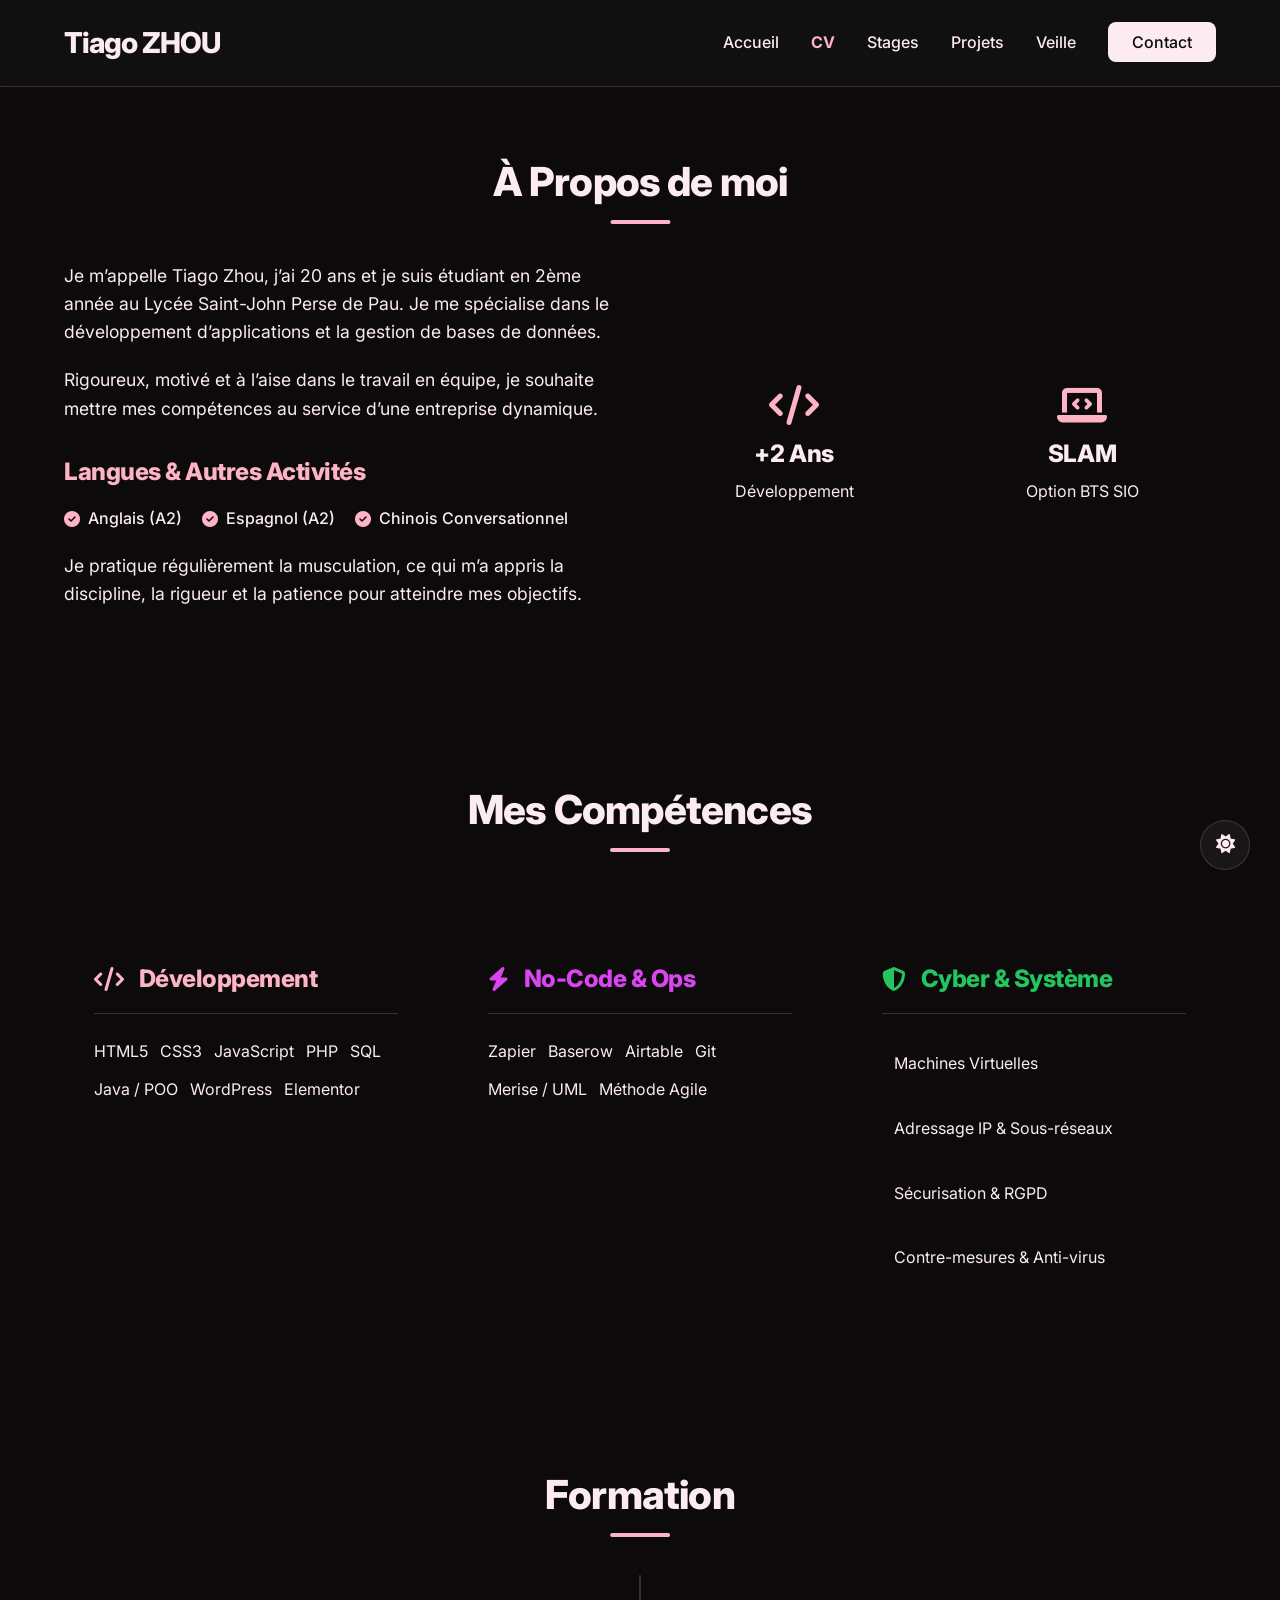
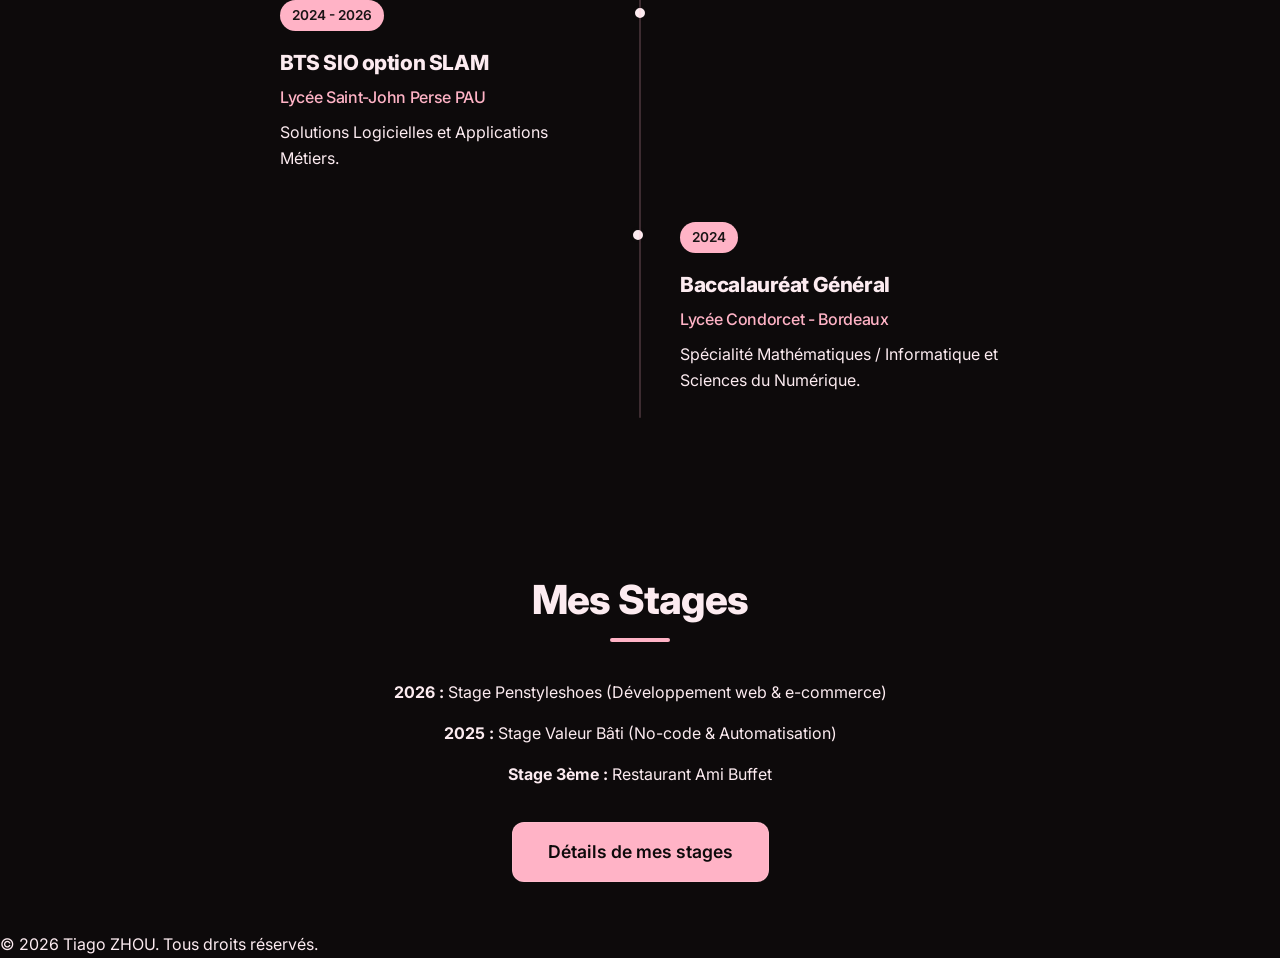
==== commit a65aca9f: "Update cv.html" ====
--- a/pages/cv.html
+++ b/pages/cv.html
@@ -57,7 +57,7 @@
                 <ul class="languages-list">
                     <li><i class="fas fa-check-circle"></i> Anglais (A2)</li>
                     <li><i class="fas fa-check-circle"></i> Espagnol (A2)</li>
-                    <li><i class="fas fa-check-circle"></i> Chinois (B1)</li>
+                    <li><i class="fas fa-check-circle"></i> Chinois Conversationnel</li>
                 </ul>
                 <p class="hobbies-text">Je pratique régulièrement la musculation, ce qui m’a appris la discipline, la
                     rigueur et la patience pour atteindre mes objectifs.</p>
@@ -198,4 +198,4 @@
     <script src="../js/sakura.js"></script>
 </body>
 
-</html>+</html>
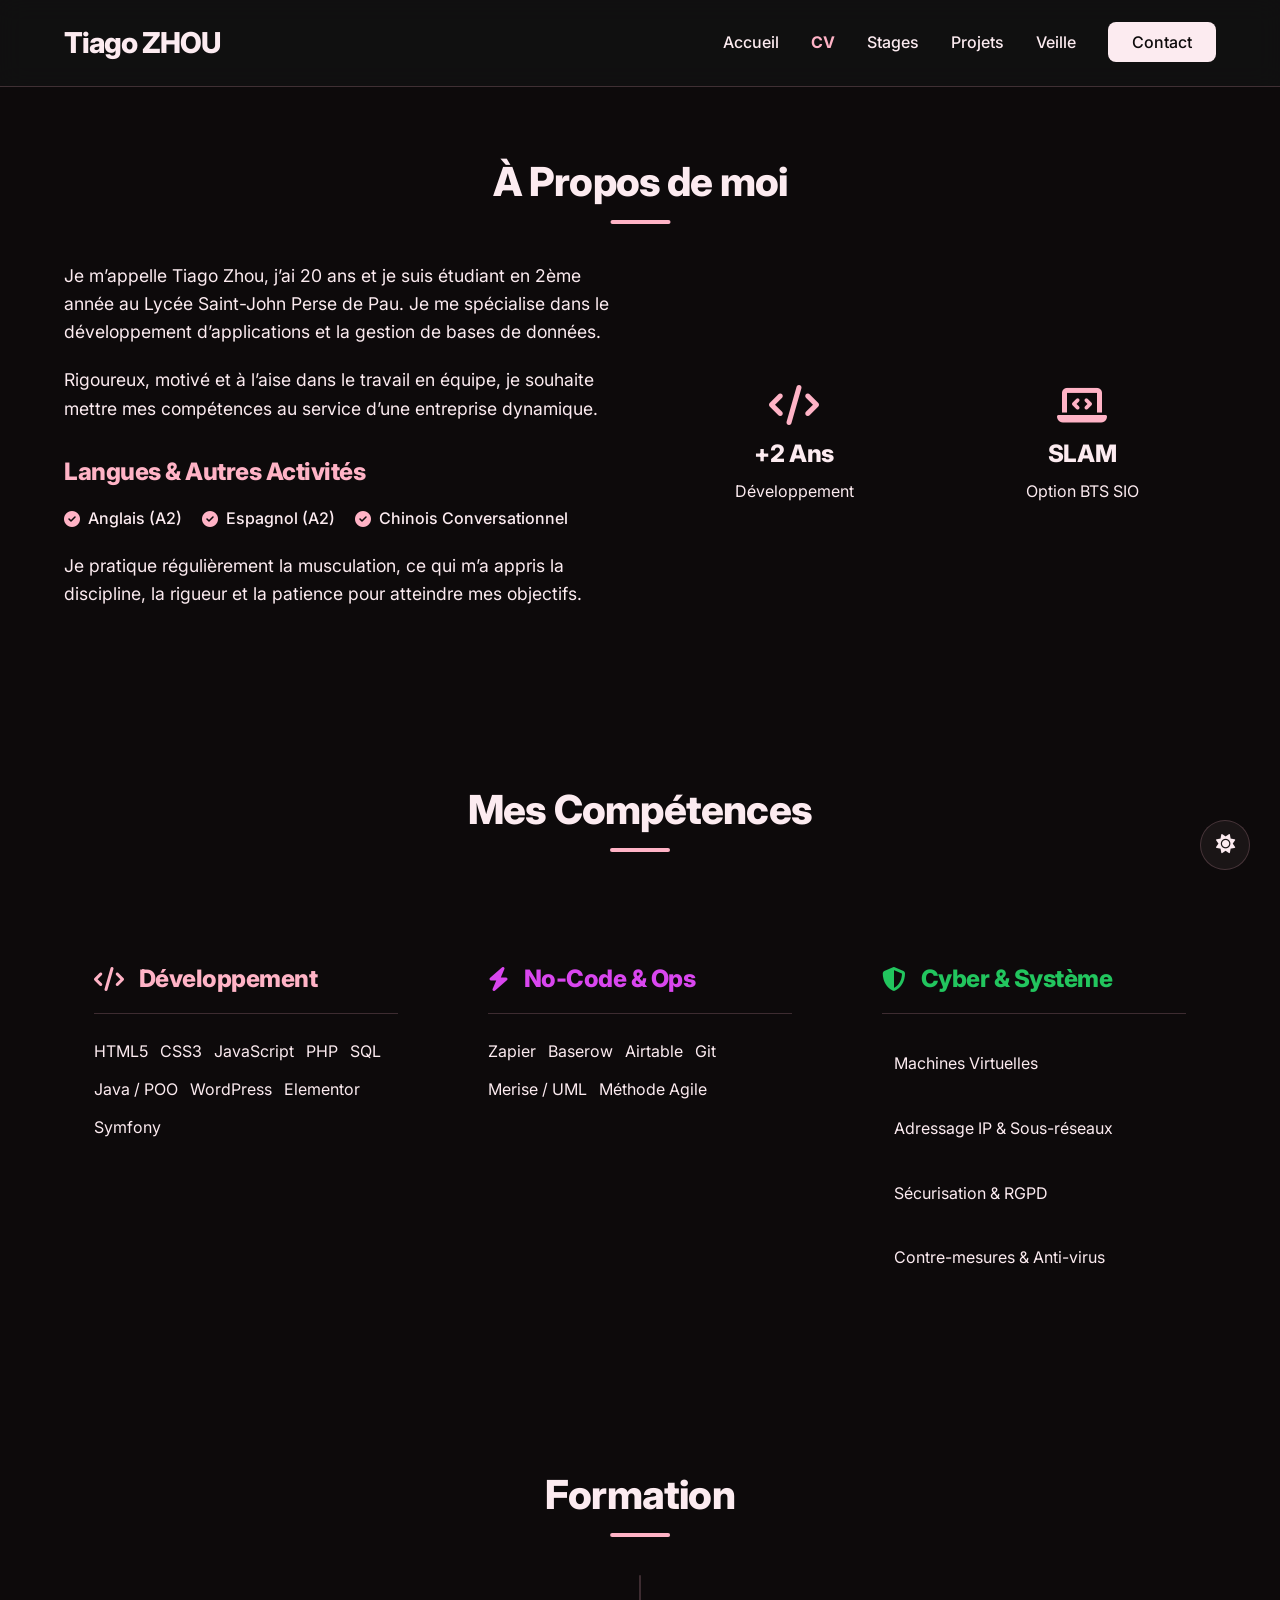
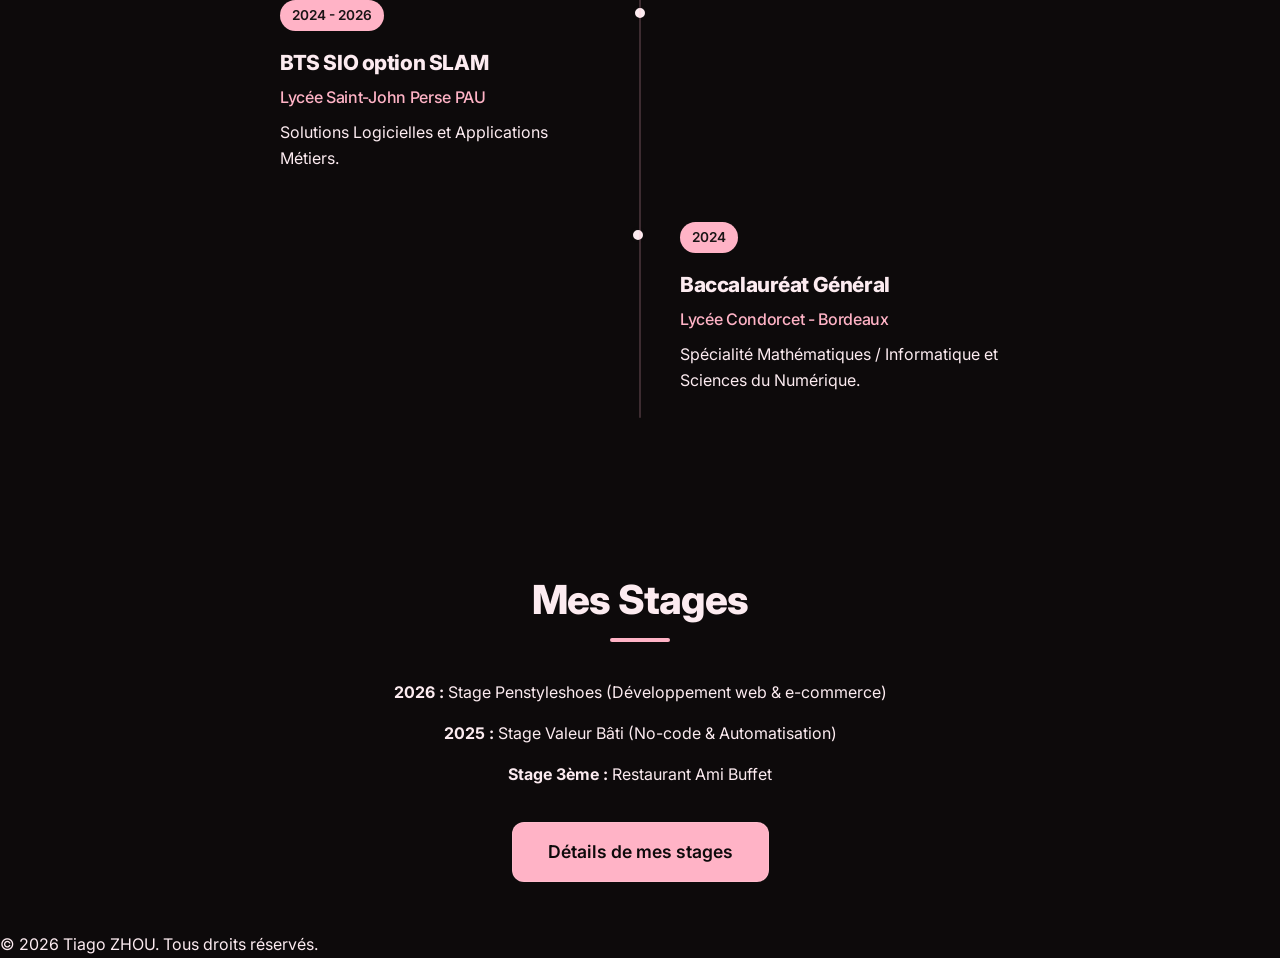
==== commit 7d828e42: "Add files via upload" ====
--- a/pages/cv.html
+++ b/pages/cv.html
@@ -98,6 +98,7 @@
                     <div class="modern-skill-tag">Java / POO</div>
                     <div class="modern-skill-tag">WordPress</div>
                     <div class="modern-skill-tag">Elementor</div>
+                    <div class="modern-skill-tag">Symfony</div>
                 </div>
             </div>
 
@@ -198,4 +199,4 @@
     <script src="../js/sakura.js"></script>
 </body>
 
-</html>
+</html>
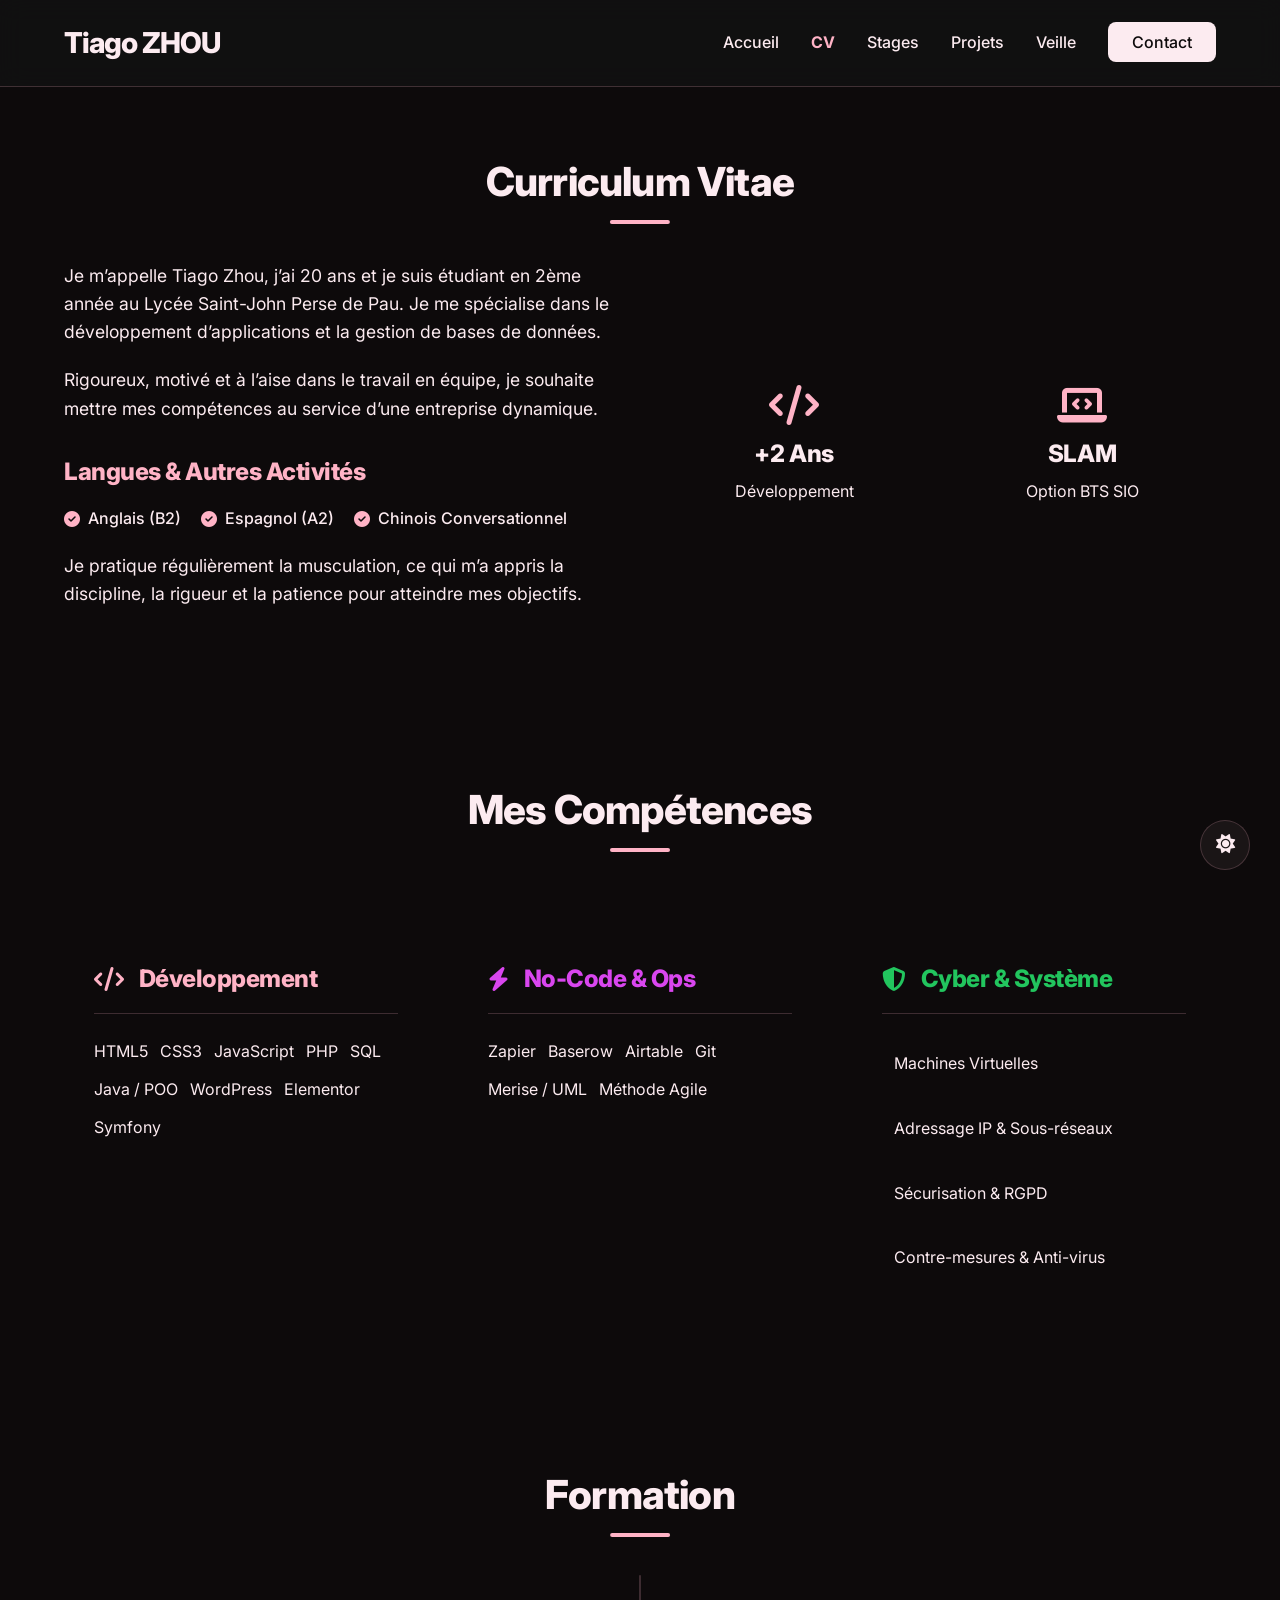
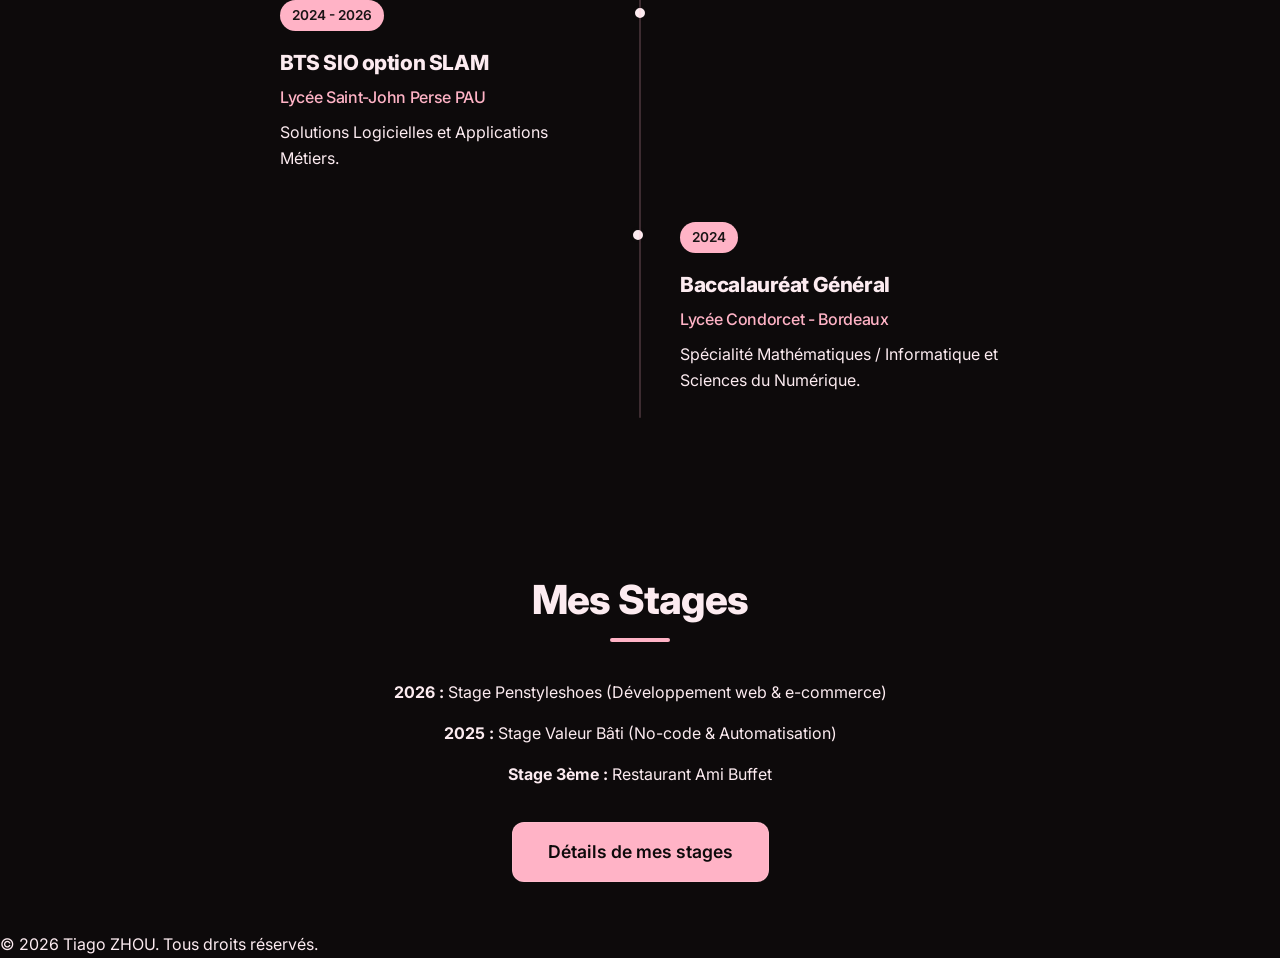
==== commit 0cef460f: "Update cv.html" ====
--- a/pages/cv.html
+++ b/pages/cv.html
@@ -45,7 +45,7 @@
 
     <!-- ABOUT SECTION -->
     <section id="about" class="section reveal" style="padding-top: 150px; min-height: unset;">
-        <h2 class="section-title">À Propos de moi</h2>
+        <h2 class="section-title">Curriculum Vitae</h2>
         <div class="about-content">
             <div class="about-text">
                 <p>Je m’appelle Tiago Zhou, j’ai 20 ans et je suis étudiant en 2ème année au Lycée Saint-John Perse de
@@ -55,7 +55,7 @@
 
                 <h3 class="subsection-title">Langues & Autres Activités</h3>
                 <ul class="languages-list">
-                    <li><i class="fas fa-check-circle"></i> Anglais (A2)</li>
+                    <li><i class="fas fa-check-circle"></i> Anglais (B2)</li>
                     <li><i class="fas fa-check-circle"></i> Espagnol (A2)</li>
                     <li><i class="fas fa-check-circle"></i> Chinois Conversationnel</li>
                 </ul>
@@ -199,4 +199,4 @@
     <script src="../js/sakura.js"></script>
 </body>
 
-</html>+</html>
--- a/css/style.css
+++ b/css/style.css
@@ -753,4 +753,129 @@
 
 .rss-link:hover {
     color: var(--accent-color);
-}+}
+
+/* =========================================
+   PROJECT IMAGES STYLES
+   ========================================= */
+.project-img {
+    width: 100%;
+    height: auto;
+    border-radius: 12px;
+    border: 1px solid var(--border-color);
+    display: block;
+    margin: 0 auto;
+    transition: transform var(--transition-smooth), box-shadow var(--transition-smooth), border-color var(--transition-smooth);
+}
+
+.project-img:hover {
+    border-color: var(--accent-color);
+}
+
+.archi-img {
+    width: 35%;
+    min-width: 280px;
+    max-width: 100%;
+    height: auto;
+    border-radius: 12px;
+    border: 1px solid var(--border-color);
+    display: block;
+    margin: 20px 0;
+    transition: border-color var(--transition-smooth);
+}
+
+.archi-img:hover {
+    border-color: var(--accent-color);
+}
+
+/* =========================================
+   PROJECT TECH BADGES & DETAILS (Sakura Aesthetic)
+   ========================================= */
+.project-tech-container {
+    display: flex;
+    flex-wrap: nowrap;
+    gap: 12px;
+    margin: 25px 0 35px 0;
+}
+
+@media (max-width: 768px) {
+    .project-tech-container {
+        flex-wrap: wrap;
+    }
+}
+
+.project-tech-badge {
+    background: rgba(255, 122, 162, 0.06);
+    border: 1px solid var(--border-color);
+    color: var(--accent-color);
+    padding: 8px 18px;
+    border-radius: 30px;
+    font-size: 0.95rem;
+    font-weight: 600;
+    font-family: var(--font-secondary);
+    display: inline-flex;
+    align-items: center;
+    gap: 8px;
+    transition: none; /* Disables hover transitions */
+}
+
+/* Ensure no hover movements/zooms */
+.project-tech-badge:hover {
+    transform: none !important;
+    box-shadow: none !important;
+    background: rgba(255, 122, 162, 0.06) !important;
+    border-color: var(--border-color) !important;
+    color: var(--accent-color) !important;
+}
+
+[data-theme="dark"] .project-tech-badge {
+    background: rgba(255, 179, 198, 0.08);
+    border-color: var(--border-color);
+    color: var(--accent-color);
+}
+
+[data-theme="dark"] .project-tech-badge:hover {
+    background: rgba(255, 179, 198, 0.08) !important;
+    border-color: var(--border-color) !important;
+    color: var(--accent-color) !important;
+}
+
+.tech-details-grid {
+    display: grid;
+    grid-template-columns: repeat(auto-fit, minmax(250px, 1fr));
+    gap: 20px;
+    margin-top: 30px;
+    margin-bottom: 30px;
+}
+
+.tech-detail-card {
+    background: var(--bg-secondary);
+    border: 1px solid var(--border-color);
+    padding: 24px;
+    border-radius: 16px;
+    display: flex;
+    flex-direction: column;
+    gap: 12px;
+    transition: none; /* Disables hover transitions */
+}
+
+.tech-detail-card:hover {
+    transform: none !important;
+    box-shadow: none !important;
+    border-color: var(--border-color) !important;
+}
+
+.tech-detail-title {
+    color: var(--text-primary);
+    font-size: 1.2rem;
+    font-weight: 700;
+    display: flex;
+    align-items: center;
+    gap: 8px;
+}
+
+.tech-detail-text {
+    color: var(--text-secondary);
+    font-size: 1rem;
+    line-height: 1.6;
+}
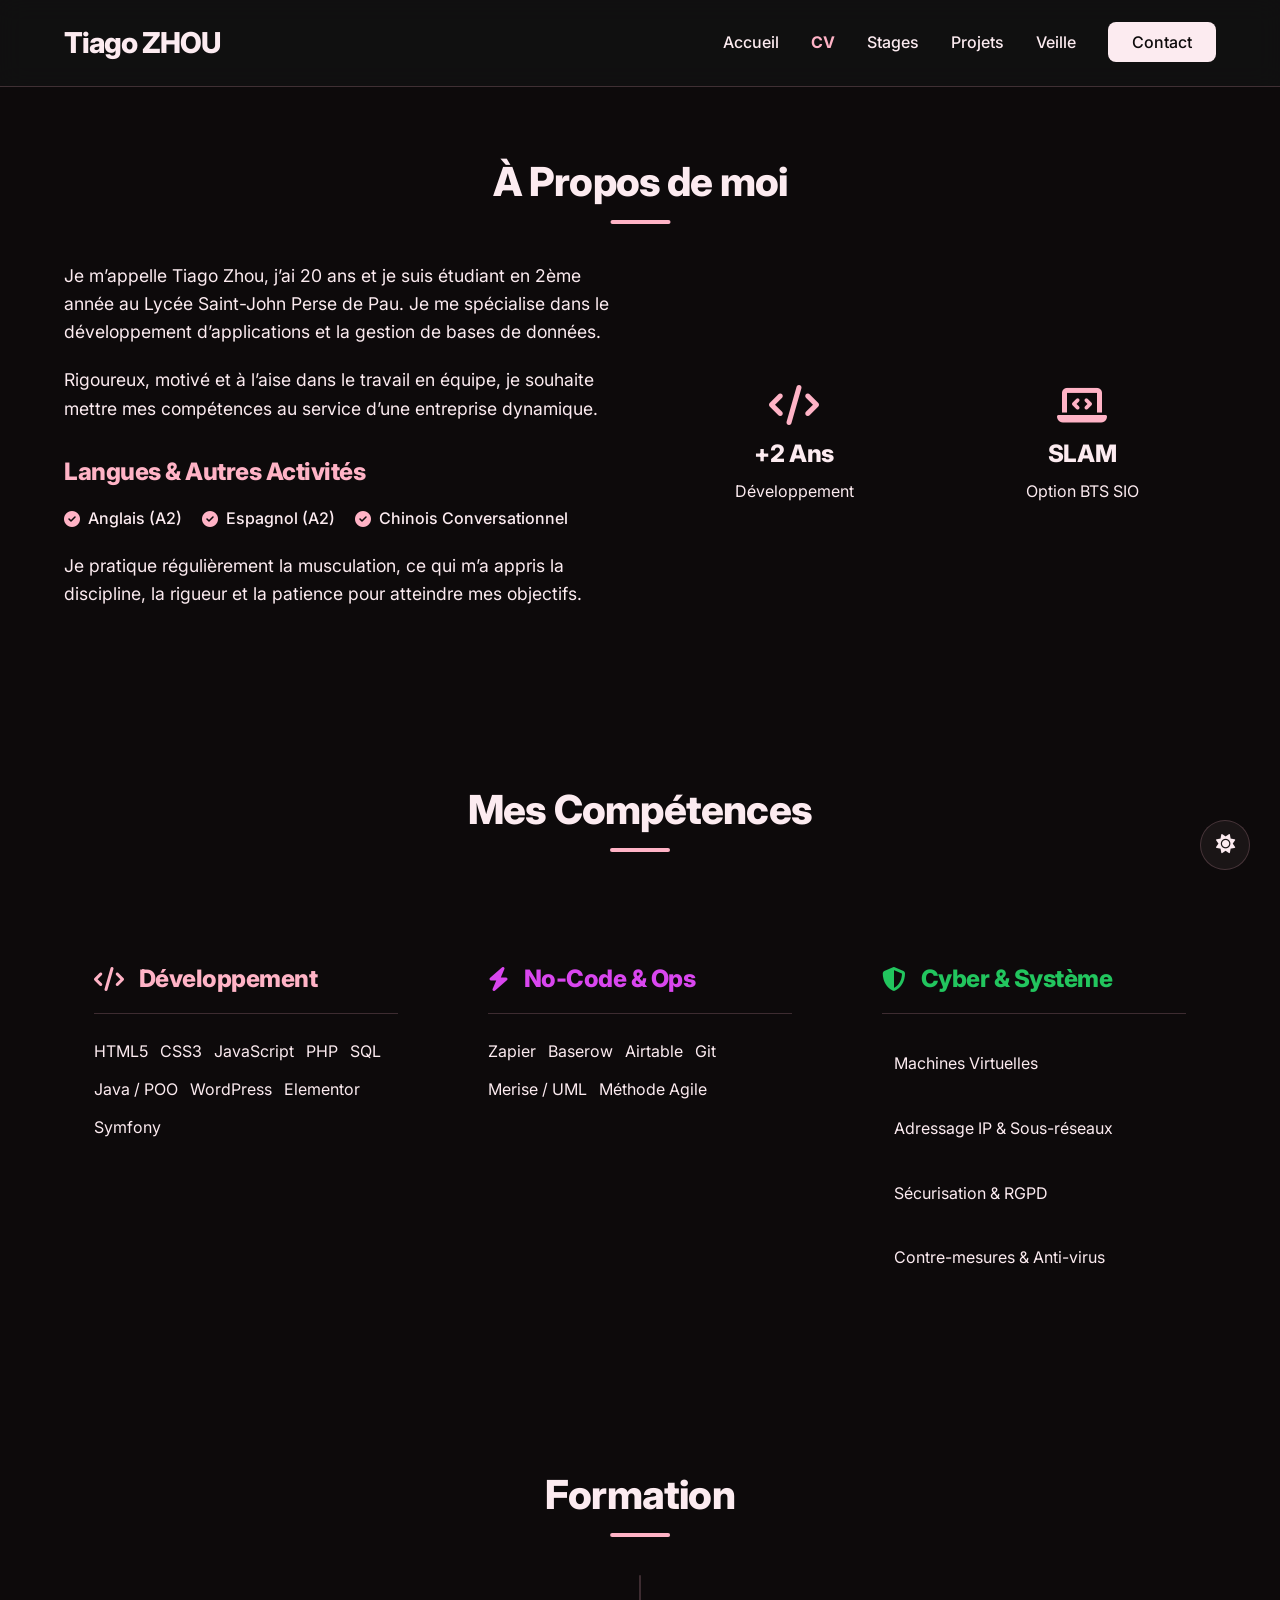
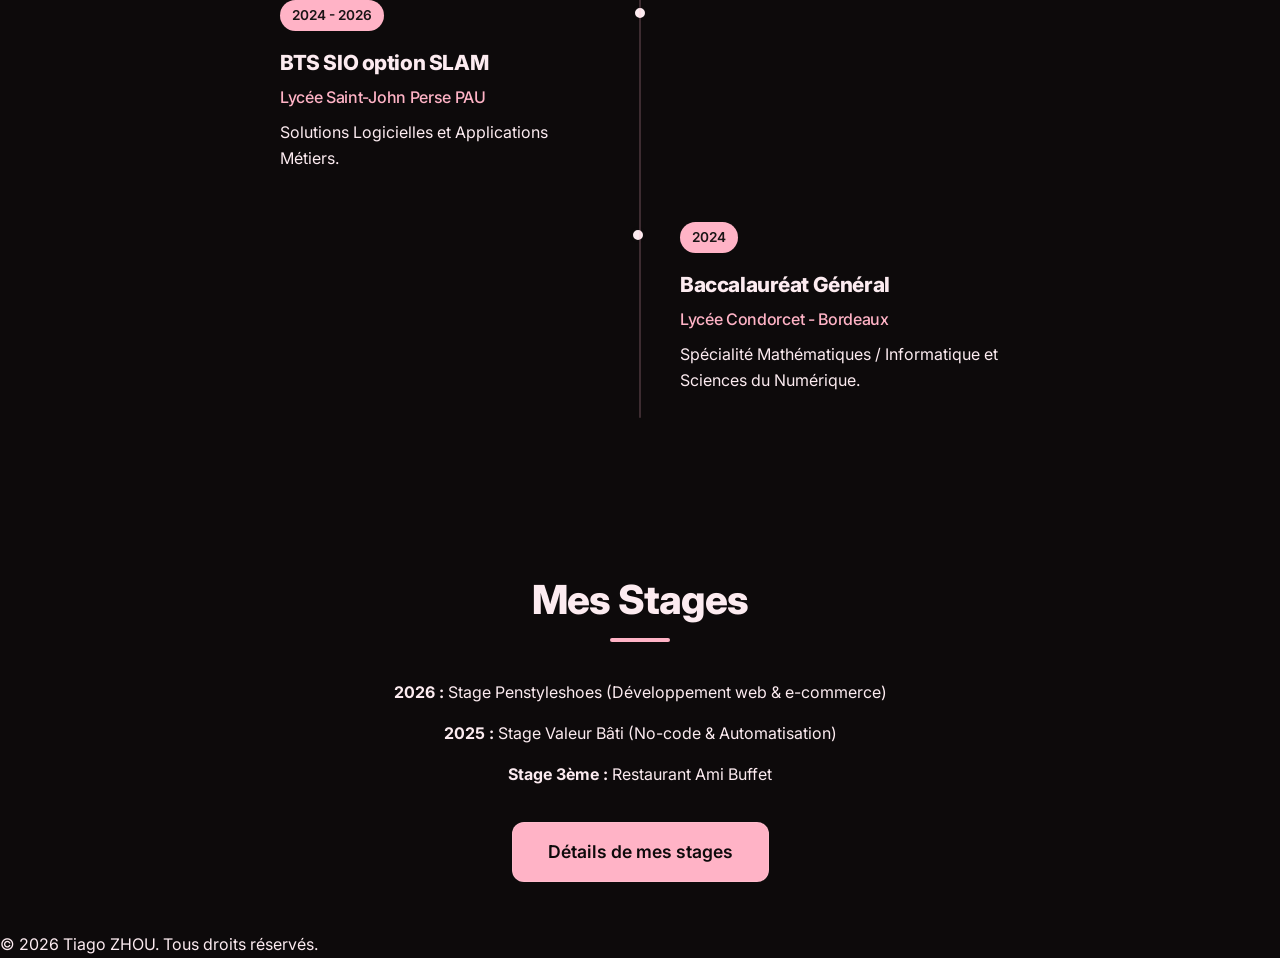
==== commit fc266441: "Add files via upload" ====
--- a/pages/cv.html
+++ b/pages/cv.html
@@ -45,7 +45,7 @@
 
     <!-- ABOUT SECTION -->
     <section id="about" class="section reveal" style="padding-top: 150px; min-height: unset;">
-        <h2 class="section-title">Curriculum Vitae</h2>
+        <h2 class="section-title">À Propos de moi</h2>
         <div class="about-content">
             <div class="about-text">
                 <p>Je m’appelle Tiago Zhou, j’ai 20 ans et je suis étudiant en 2ème année au Lycée Saint-John Perse de
@@ -55,7 +55,7 @@
 
                 <h3 class="subsection-title">Langues & Autres Activités</h3>
                 <ul class="languages-list">
-                    <li><i class="fas fa-check-circle"></i> Anglais (B2)</li>
+                    <li><i class="fas fa-check-circle"></i> Anglais (A2)</li>
                     <li><i class="fas fa-check-circle"></i> Espagnol (A2)</li>
                     <li><i class="fas fa-check-circle"></i> Chinois Conversationnel</li>
                 </ul>
@@ -199,4 +199,4 @@
     <script src="../js/sakura.js"></script>
 </body>
 
-</html>
+</html>
--- a/css/style.css
+++ b/css/style.css
@@ -772,6 +772,19 @@
     border-color: var(--accent-color);
 }
 
+.project-images-grid {
+    display: grid;
+    grid-template-columns: repeat(2, 1fr);
+    gap: 20px;
+    margin: 20px 0;
+}
+
+@media (max-width: 768px) {
+    .project-images-grid {
+        grid-template-columns: 1fr;
+    }
+}
+
 .archi-img {
     width: 35%;
     min-width: 280px;
